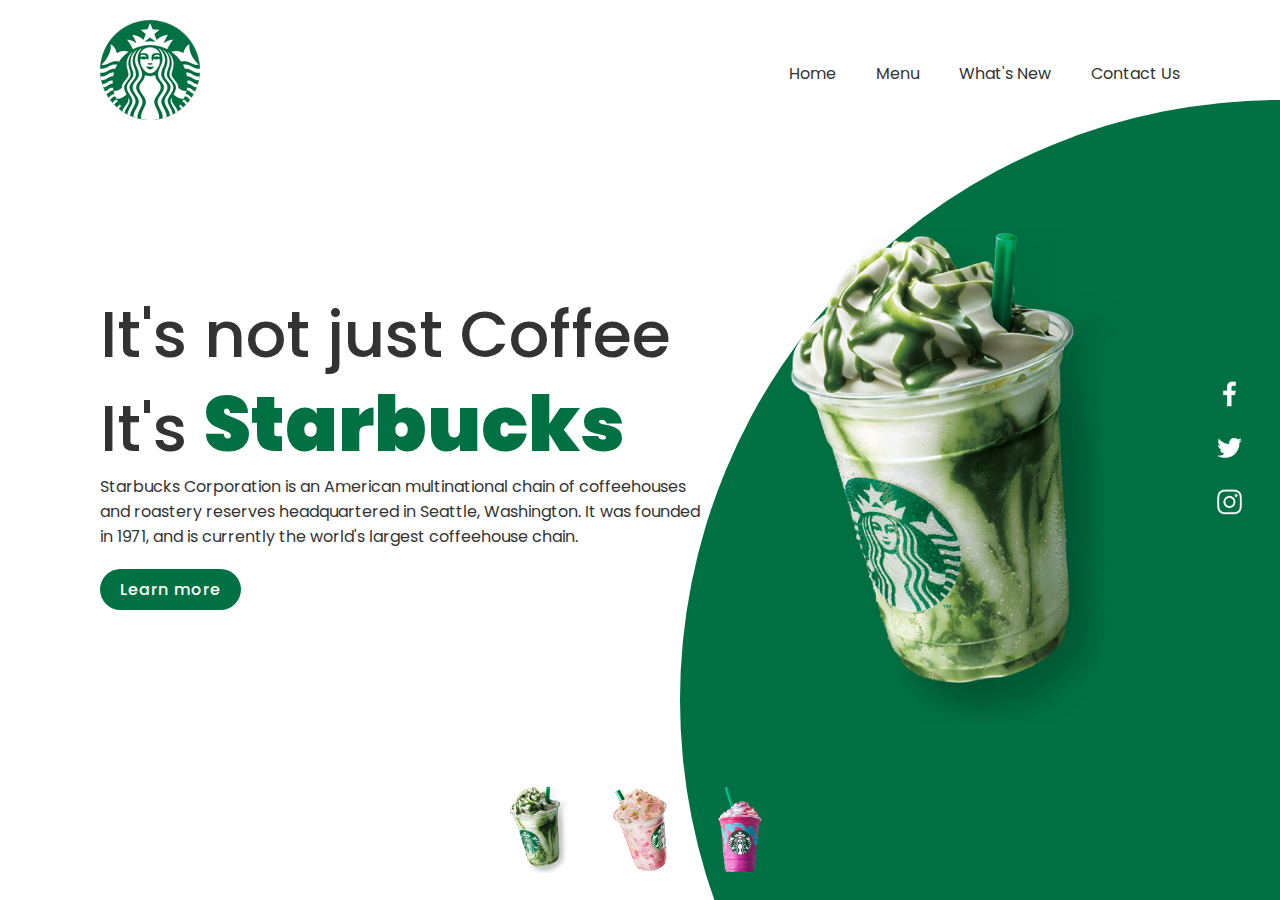
==== index.html @ 46d2c6b9 "Add files via upload" ====
<!DOCTYPE html>
<html lang="en">
<head>
    <meta charset="UTF-8">
    <meta name="viewport" content="width=device-width, initial-scale=1.0">
    <title>Starbucks Landing Page</title>
    <link rel="stylesheet" href="style.css">
</head>
<body>
    <section>
        <div class="circle"></div>
        <header>
            <a href="#"><img src="logo.png"  class="logo"></a>
            <ul class="animation">
                <li><a href="index.html">Home</a></li>
                <li><a href="menu.html">Menu</a></li>
                <li><a href="whatsnew.html">What's New</a></li>
                <li><a href="contact.html">Contact Us</a></li>
            </ul>
           
        </header>
        <div class="content">
            <div class="textBox">
                <h2>It's not just Coffee<br>It's <span>Starbucks</span></h2>
                <p>Starbucks Corporation is an American multinational chain of coffeehouses and roastery reserves headquartered in Seattle, Washington. 
                    It was founded in 1971, and is currently the world's largest coffeehouse chain. </p>
                    <a href="https://www.starbucks.in/" target="_blank">Learn more</a>
            </div>
            <div class="imgBox">
                <img src="img1.png" class="Starbucks">
            </div>
        </div>
        <ul class="thumb">
            <li><img src="thumb1.png" onclick="imgSlider('img1.png'); changeCircleColor('#017143')"></li>
            <li><img src="thumb2.png" onclick="imgSlider('img2.png'); changeCircleColor('#eb7495')"></li>
            <li><img src="thumb3.png" onclick="imgSlider('img3.png'); changeCircleColor('#d752b1')"></li>
        </ul>
        <ul class="sci">
            <li><a href="https://www.facebook.com/Starbucks/" target="_blank""><img src="facebook.png"></a></li>
            <li><a href="https://twitter.com/starbucks?lang=en/" target="_blank"><img src="twitter.png"></a></li>
            <li><a href="https://www.instagram.com/starbucks/" target="_blank"><img src="instagram.png"></a></li>
        </ul>
    </section>

    <script type="text/javascript">
        function imgSlider(anything){
            document.querySelector('.Starbucks').src = anything;
        }

        function changeCircleColor(color){
            const circle= document.querySelector('.circle');    
            circle.style.background = color;
        }

    </script>
</body>
</html>
---- style.css ----
@import url('https://fonts.googleapis.com/css2?family=Poppins:ital,wght@0,100;0,200;0,300;0,400;0,500;0,600;0,700;0,800;0,900;1,100;1,200;1,300;1,400;1,500;1,600;1,700;1,800;1,900&display=swap');

*
{
    margin: 0;
    padding: 0;
    box-sizing: border-box;
    font-family: 'Poppins', sans-serif;
}

section{
    position: relative;
    width: 100%;
    min-height: 100vh;
    padding: 100px;
    display: flex;
    justify-content: space-between;
    align-items: center;
    background: #fff
}

header{
    position: absolute;
    top: 0;
    left: 0;
    width: 100%;
    padding: 20px 100px;
    display: flex;
    justify-content: space-between;
    align-items: center;
}

header .logo{
position: relative;
max-width: 100px;
}

header ul{
    position: relative;
    display: flex;
}

header ul li{
list-style: none;
}

header ul li a{
    display: inline-block;
    color: #333;
    font-weight: 400;
    margin-left: 40px;
    text-decoration:none ;
}

.content{
    position: relative;
    width: 100%;
    display: flex;
    justify-content: space-between;
    align-items: center;
}

.content .textBox{
    position: relative;
    max-width: 600px;
}

.content .textBox h2{
    color: #333;
    font-size: 4em;
    line-height: 1.4em;
    font-weight: 500;
}

.content .textBox h2 span{
    color: #017143;
    font-size: 1.2em;
    font-weight: 900;
}

.content .textBox p{
    color: #333;
}

.content .textBox a{
    display: inline-block;
    margin-top: 20px;
    padding: 8px 20px;
    background: #017143;
    color : #fff;
    border-radius: 40px;
    font-weight: 500;
    letter-spacing: 1px;
    text-decoration: none;
}

.content .imgBox{
    width: 600px;
    display: flex;
    justify-content: flex-end;
    padding-right: 50px;
    margin-top: 50px;
}

.content .imgBox img{
    max-width: 340px;
}

.thumb{
    position: absolute;
    left: 50%;
    bottom: 20px;
    transform: translateX(-50%);
    display: flex;
}

.thumb li{
    list-style: none;
    display: inline-block;
    margin: 0 20px;
    cursor: pointer;
    transition: 0.5s;
}
.thumb li:hover{
    transform: translateY(-15px);
}

.thumb li img{
    max-width: 60px;
}

.sci{
    position: absolute;
    top: 50%;
    right: 30px;
    transform: translateY(-50%);
    display: flex;
    justify-content: center;
    align-items: center;
    flex-direction: column;
}

.sci li{
    list-style: none;
}

.sci li a{
    display: inline-block;
    margin: 5px 0;
    transform: scale(0.6);
    filter: invert(1);
}

.circle{
    position: absolute;
    top: 0;
    left: 0;
    width: 100%;
    height: 100%;
    background: #017143;
    clip-path: circle(600px at right 700px);
}

.animation a {
    transition: color 0.3s ease;
}
.animation a:hover{
    color: #017143;
    text-decoration:underline;
}
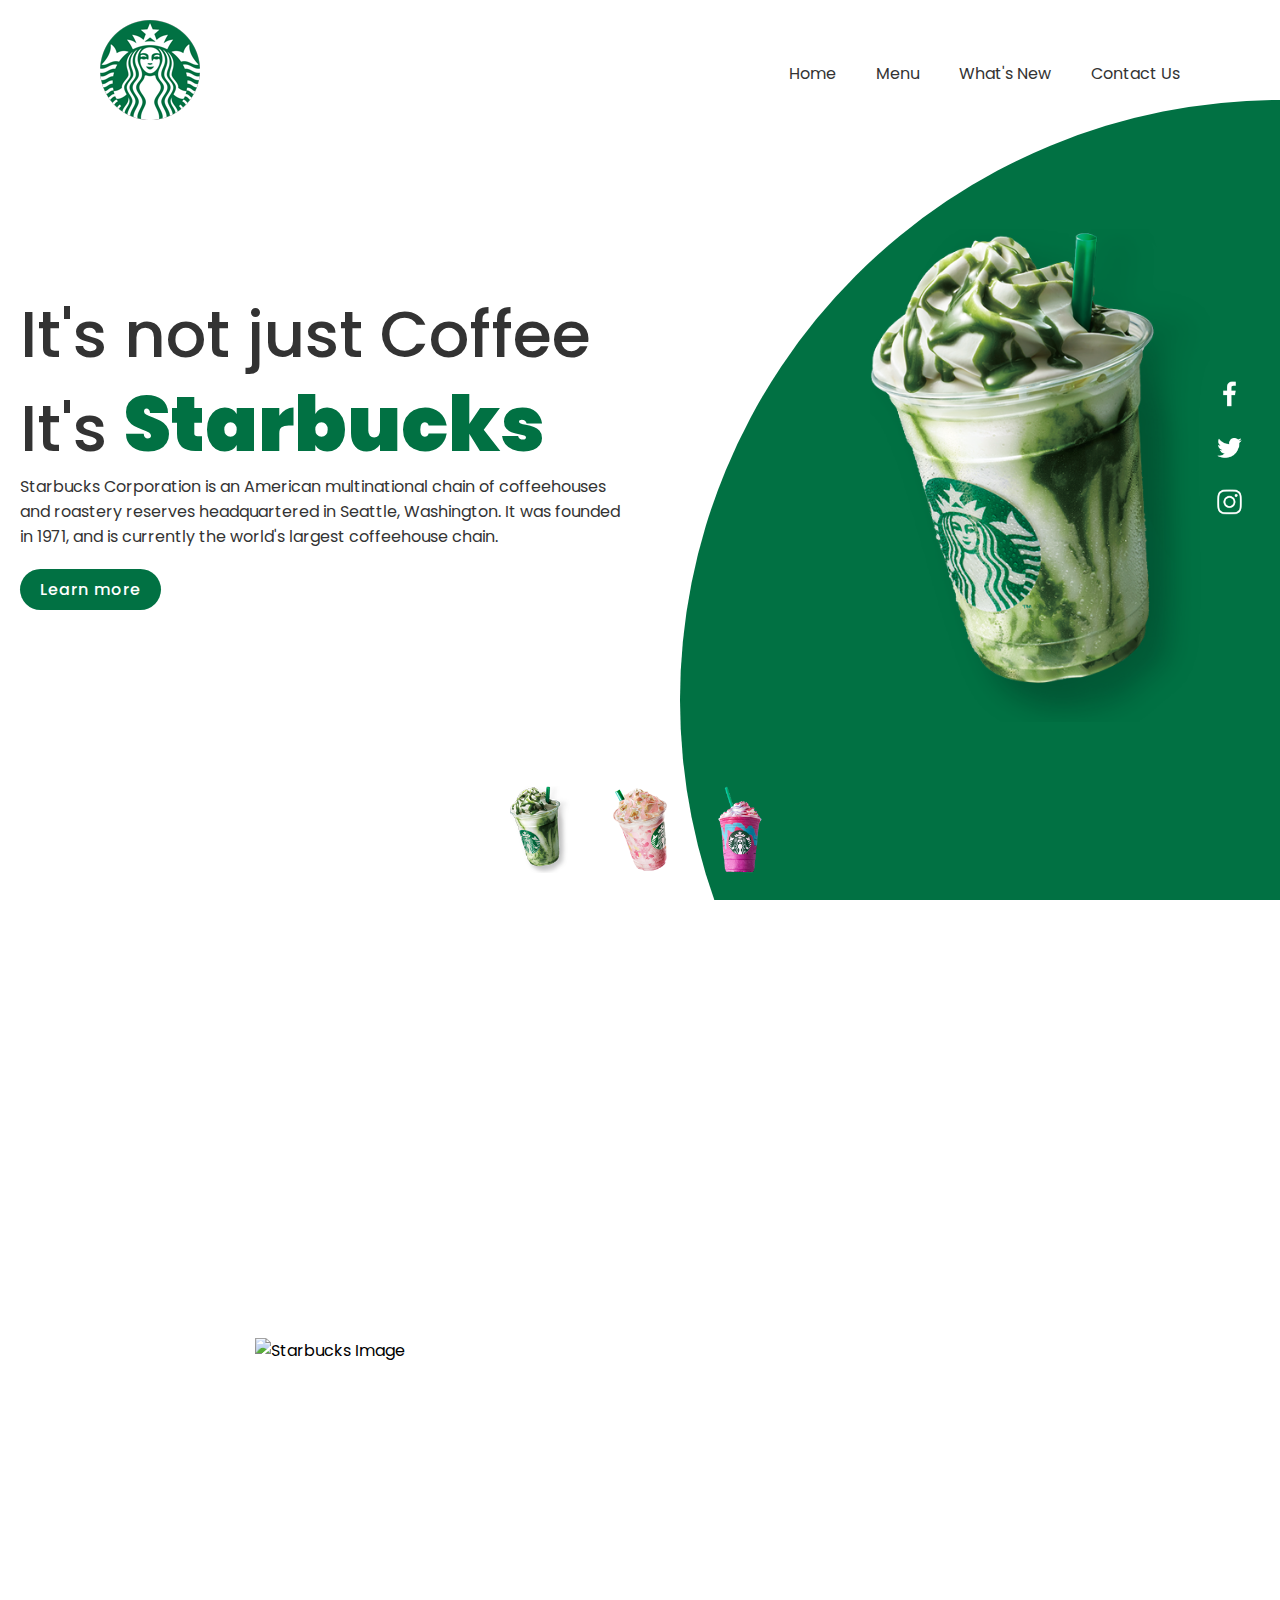
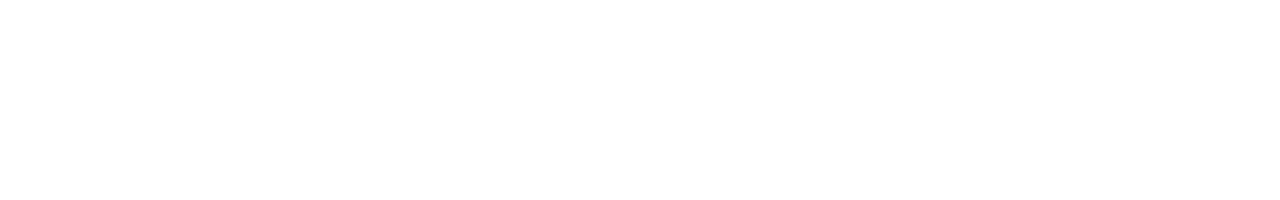
==== commit 70fb8cda: "Home Section Commit" ====
--- a/index.html
+++ b/index.html
@@ -5,6 +5,7 @@
     <meta name="viewport" content="width=device-width, initial-scale=1.0">
     <title>Starbucks Landing Page</title>
     <link rel="stylesheet" href="style.css">
+    <link rel="stylesheet" href="https://fonts.googleapis.com/css2?family=Sedan+SC&display=swap">
 </head>
 <body>
     <section>
@@ -12,16 +13,15 @@
         <header>
             <a href="#"><img src="logo.png"  class="logo"></a>
             <ul class="animation">
-                <li><a href="index.html">Home</a></li>
+                <li><a href="#home" id="home-link">Home</a></li>
                 <li><a href="menu.html">Menu</a></li>
                 <li><a href="whatsnew.html">What's New</a></li>
                 <li><a href="contact.html">Contact Us</a></li>
             </ul>
-           
         </header>
         <div class="content">
             <div class="textBox">
-                <h2>It's not just Coffee<br>It's <span>Starbucks</span></h2>
+                <h2>It's not just Coffee<br>It's <span class="star">Starbucks</span></h2>
                 <p>Starbucks Corporation is an American multinational chain of coffeehouses and roastery reserves headquartered in Seattle, Washington. 
                     It was founded in 1971, and is currently the world's largest coffeehouse chain. </p>
                     <a href="https://www.starbucks.in/" target="_blank">Learn more</a>
@@ -31,27 +31,31 @@
             </div>
         </div>
         <ul class="thumb">
-            <li><img src="thumb1.png" onclick="imgSlider('img1.png'); changeCircleColor('#017143')"></li>
-            <li><img src="thumb2.png" onclick="imgSlider('img2.png'); changeCircleColor('#eb7495')"></li>
-            <li><img src="thumb3.png" onclick="imgSlider('img3.png'); changeCircleColor('#d752b1')"></li>
+            <li><img src="thumb1.png" onclick="imgSlider('img1.png', '#017143')"></li>
+            <li><img src="thumb2.png" onclick="imgSlider('img2.png', '#eb7495')"></li>
+            <li><img src="thumb3.png" onclick="imgSlider('img3.png', '#d752b1')"></li>
         </ul>
         <ul class="sci">
-            <li><a href="https://www.facebook.com/Starbucks/" target="_blank""><img src="facebook.png"></a></li>
+            <li><a href="https://www.facebook.com/Starbucks/" target="_blank"><img src="facebook.png"></a></li>
             <li><a href="https://twitter.com/starbucks?lang=en/" target="_blank"><img src="twitter.png"></a></li>
             <li><a href="https://www.instagram.com/starbucks/" target="_blank"><img src="instagram.png"></a></li>
         </ul>
     </section>
+    <section id="home">
+        <img src="https://digitalcollections.lib.washington.edu/digital/api/singleitem/image/imlsmohai/9497/default.jpg" class="img-fluid" alt="Starbucks Image">
+        <div class="text">
+            <h2 class="hidden">Starbucks</h2>
+            <br>
+            <p class="hidden">Friends since their University of San Francisco days, Gerald Baldwin, a former English teacher, Gordon Bowker, a writer, 
+            and Zev Siegl, a history teacher, were three 20-somethings who were passionate about the arts, fine food, good wine and, 
+            of course, great coffee. They started Starbucks because they wanted Seattle to have access to the delicious dark-roasted
+            coffee that they loved – but had to go out of town to find.</p>
 
-    <script type="text/javascript">
-        function imgSlider(anything){
-            document.querySelector('.Starbucks').src = anything;
-        }
+        </div>
+    
+    
+    </section>
 
-        function changeCircleColor(color){
-            const circle= document.querySelector('.circle');    
-            circle.style.background = color;
-        }
-
-    </script>
+    <script src="script.js"></script>
 </body>
-</html>+</html>
--- a/style.css
+++ b/style.css
@@ -1,4 +1,5 @@
 @import url('https://fonts.googleapis.com/css2?family=Poppins:ital,wght@0,100;0,200;0,300;0,400;0,500;0,600;0,700;0,800;0,900;1,100;1,200;1,300;1,400;1,500;1,600;1,700;1,800;1,900&display=swap');
+@import url('https://fonts.googleapis.com/css2?family=Sedan+SC&display=swap');
 
 *
 {
@@ -168,3 +169,75 @@
     color: #017143;
     text-decoration:underline;
 }
+
+section {
+    display: flex;
+    align-items: center;
+    justify-content: center;
+    height: 100vh;
+    width: 100%;
+    padding: 20px;
+    box-sizing: border-box;
+    text-align: left;
+}
+.img-fluid {
+    max-width: 100%;
+    height: auto;
+    margin-right: 20px;
+}
+
+.text {
+    max-width: 600px;
+}
+
+.text h2 {
+    font-family: "Sedan SC", serif;
+    font-weight: 800;
+    font-style: normal;
+    margin: 0 0 10px 0;
+    margin-left: 40%;
+    font-size: 2rem;
+}
+
+.text p {
+    font-family: "Sedan SC", serif;
+    font-weight: 400;
+    font-style: normal;
+    font-size: 1.3rem;
+    margin: 0;
+    
+}.hidden {
+    opacity: 0;
+}
+
+.text h2 {
+    font-weight: 1000;
+    font-style: normal;
+    margin: 0 0 10px 0;
+    transform: translateY(100px);
+    opacity: 0;
+    margin-left: 40%;
+    color: #017143;
+    transition: transform 1.5s ease, opacity 1.5s ease;
+}
+
+.text p {
+    font-weight: 400;
+    font-style: normal;
+    margin: 0;
+    transform: translateY(-100px);
+    opacity: 0;
+    transition: transform 1.5s ease, opacity 1.5s ease;
+}
+
+.text h2.visible {
+    opacity: 1;
+    transform: translateY(0);
+}
+
+.text p.visible {
+    opacity: 1;
+    transform: translateY(0);
+}
+
+
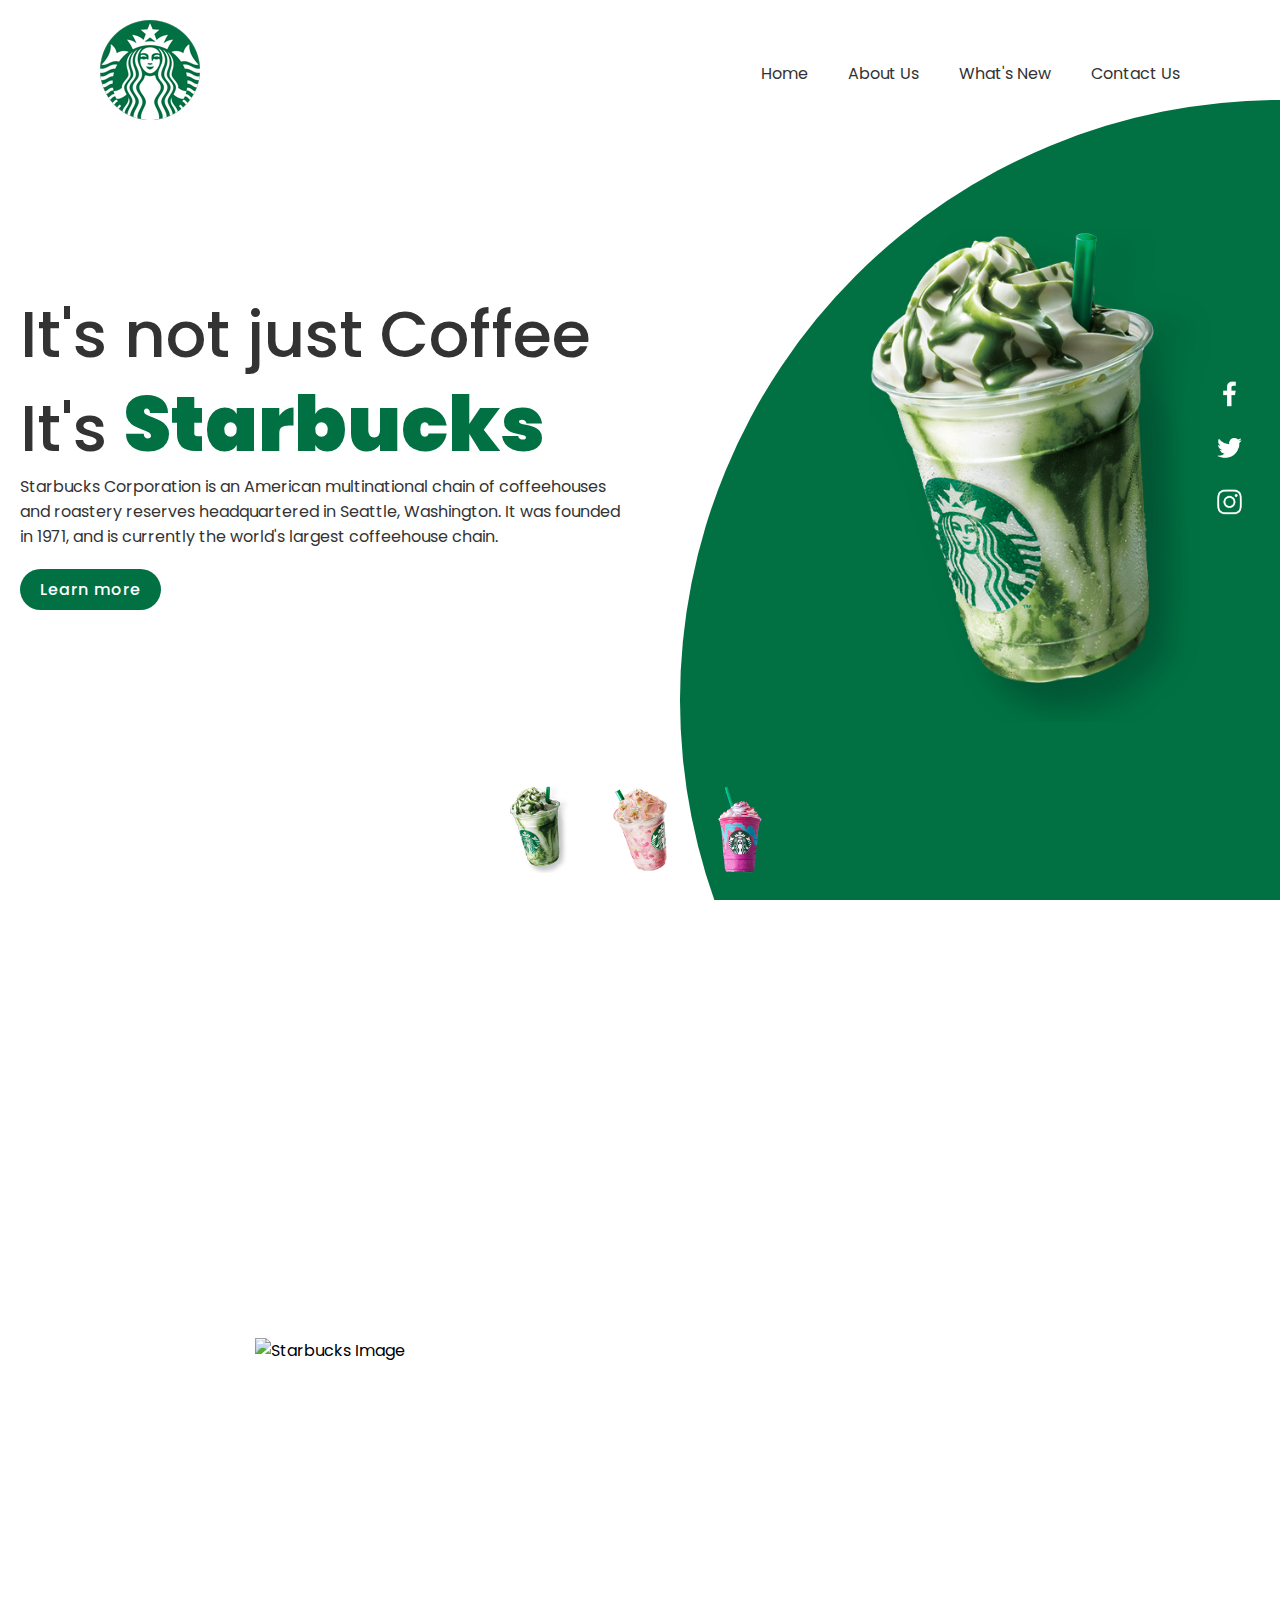
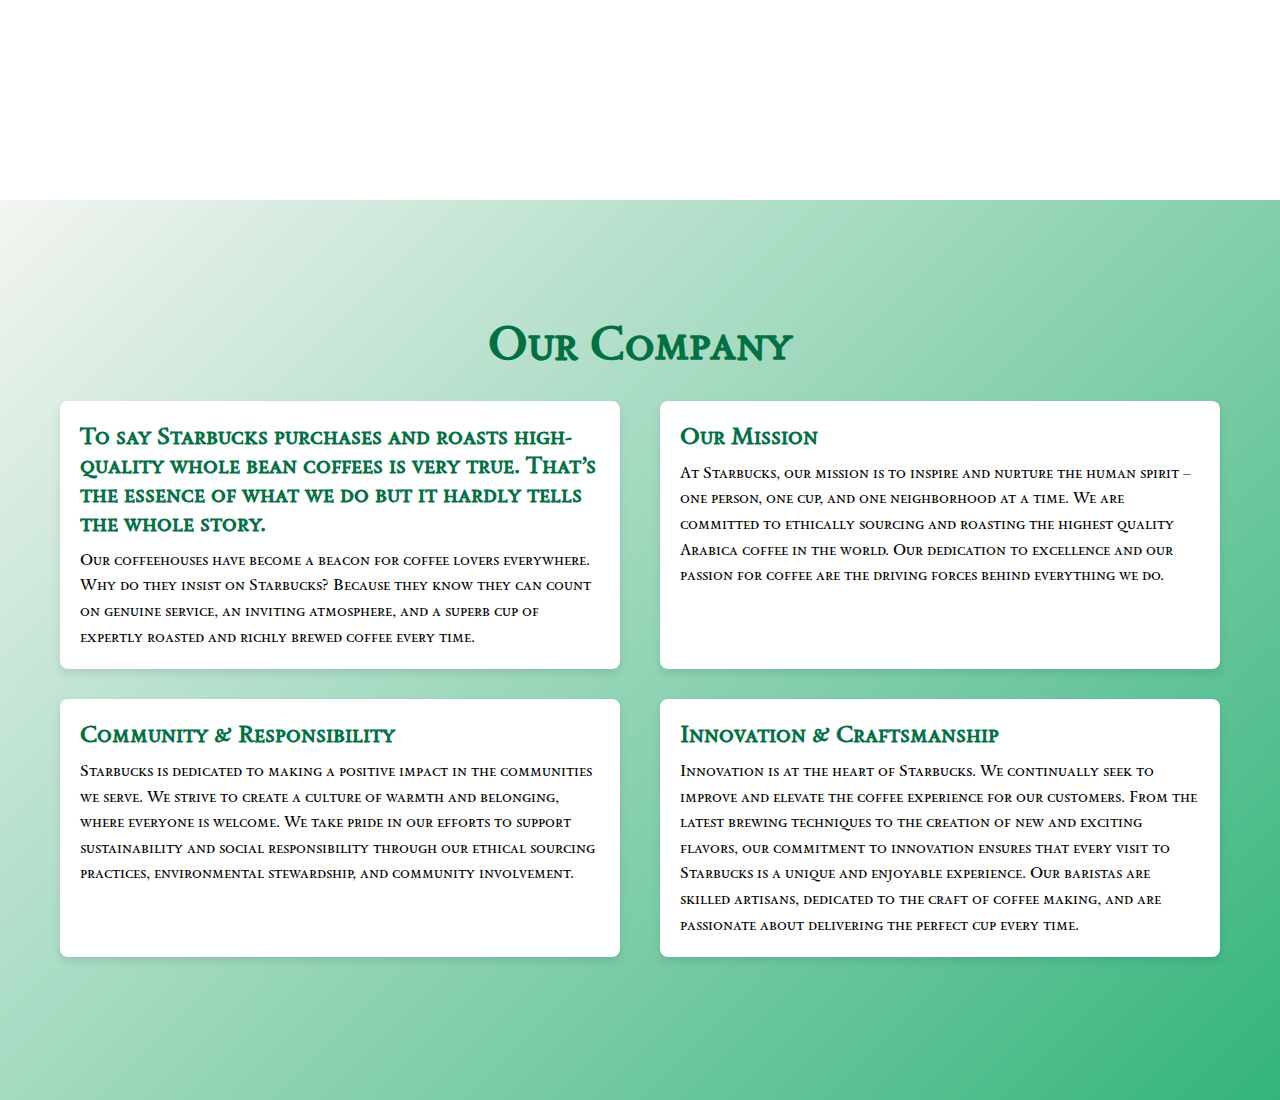
==== commit 6fd65b9d: "About Us Section" ====
--- a/index.html
+++ b/index.html
@@ -14,7 +14,7 @@
             <a href="#"><img src="logo.png"  class="logo"></a>
             <ul class="animation">
                 <li><a href="#home" id="home-link">Home</a></li>
-                <li><a href="menu.html">Menu</a></li>
+                <li><a href="#about" id="about-link">About Us</a></li>
                 <li><a href="whatsnew.html">What's New</a></li>
                 <li><a href="contact.html">Contact Us</a></li>
             </ul>
@@ -49,13 +49,38 @@
             <p class="hidden">Friends since their University of San Francisco days, Gerald Baldwin, a former English teacher, Gordon Bowker, a writer, 
             and Zev Siegl, a history teacher, were three 20-somethings who were passionate about the arts, fine food, good wine and, 
             of course, great coffee. They started Starbucks because they wanted Seattle to have access to the delicious dark-roasted
-            coffee that they loved – but had to go out of town to find.</p>
-
+            coffee that they loved but had to go out of town to find.</p>
         </div>
+    </section>
+    <section id="about">
+        <div class="text-about">
+            <h2 class="our">Our Company</h2>
+            <div class="card-container">
+                <div class="card">
+                    <h5>To say Starbucks purchases and roasts high-quality whole bean coffees is very true. 
+                    That’s the essence of what we do but it hardly tells the whole story.</h5>
+                    <p>Our coffeehouses have become a beacon for coffee lovers everywhere.
+                    Why do they insist on Starbucks? Because they know they can count on genuine service,
+                    an inviting atmosphere, and a superb cup of expertly roasted and richly brewed coffee every time.</p>
+                </div>
+                <div class="card">
+                    <h5>Our Mission</h5>
+                    <p>At Starbucks, our mission is to inspire and nurture the human spirit – one person, one cup, and one neighborhood at a time. We are committed to ethically sourcing and roasting the highest quality Arabica coffee in the world. Our dedication to excellence and our passion for coffee are the driving forces behind everything we do.</p>
+                </div>
+                <div class="card">
+                    <h5>Community & Responsibility</h5>
+                    <p>Starbucks is dedicated to making a positive impact in the communities we serve. We strive to create a culture of warmth and belonging, where everyone is welcome. We take pride in our efforts to support sustainability and social responsibility through our ethical sourcing practices, environmental stewardship, and community involvement.</p>
+                </div>
+                <div class="card">
+                    <h5>Innovation & Craftsmanship</h5>
+                    <p>Innovation is at the heart of Starbucks. We continually seek to improve and elevate the coffee experience for our customers. From the latest brewing techniques to the creation of new and exciting flavors, our commitment to innovation ensures that every visit to Starbucks is a unique and enjoyable experience. Our baristas are skilled artisans, dedicated to the craft of coffee making, and are passionate about delivering the perfect cup every time.</p>
+                </div>
+            </div>
+        </div>
+    </section>
     
     
-    </section>
-
+    
     <script src="script.js"></script>
 </body>
 </html>
--- a/style.css
+++ b/style.css
@@ -240,4 +240,62 @@
     transform: translateY(0);
 }
 
-
+#about {
+    background: linear-gradient(135deg, #f3f5f1 0%, #34b47c 100%); /* Gradient background */
+    padding: 50px 20px; /* Padding around the section */
+}
+
+.text-about {
+    max-width: 1200px; /* Increased width for side-by-side layout */
+    margin: 0 auto; /* Center the text-about div */
+    text-align: center; /* Center-align text */
+}
+
+.text-about h2 {
+    font-size: 3em; /* Larger font size for main heading */
+    margin-bottom: 30px; /* Space below the heading */
+    font-family: "Sedan SC", serif;
+    color: #017143;
+}
+
+.card-container {
+    display: flex; /* Flexbox layout */
+    flex-wrap: wrap; /* Wrap to next line if necessary */
+    justify-content: space-between; /* Space between cards */
+}
+
+.card {
+    background-color: #fff; /* White background for contrast */
+    padding: 20px; /* Padding inside the card */
+    box-shadow: 0 4px 8px rgba(0, 0, 0, 0.1); /* Subtle shadow for depth */
+    border-radius: 8px; /* Rounded corners */
+    margin-bottom: 30px; /* Space below cards */
+    margin-right: 20px; /* Space to the right of each card */
+    margin-left: 20px; /* Space to the left of each card */
+    flex: 1 1 calc(50% - 40px); /* Responsive width, two cards per row with space */
+    box-sizing: border-box; /* Include padding in width */
+    text-align: left; /* Align text to the left */
+}
+
+.card h5 {
+    font-size: 1.5em; /* Medium font size for subheadings */
+    margin-top: 0; /* Remove top margin */
+    margin-bottom: 10px; /* Space below subheadings */
+    font-family: "Sedan SC", serif;
+    color: #017143;
+}
+
+.card p {
+    font-size: 1em; /* Standard font size for paragraphs */
+    line-height: 1.6; /* Line height for better readability */
+    margin: 0; /* Remove default margins */
+    font-family: "Sedan SC", serif;
+}
+
+@media (max-width: 768px) {
+    .card {
+        flex: 1 1 100%; /* Full width on smaller screens */
+        margin-right: 0; /* Remove right margin on smaller screens */
+        margin-left: 0; /* Remove left margin on smaller screens */
+    }
+}
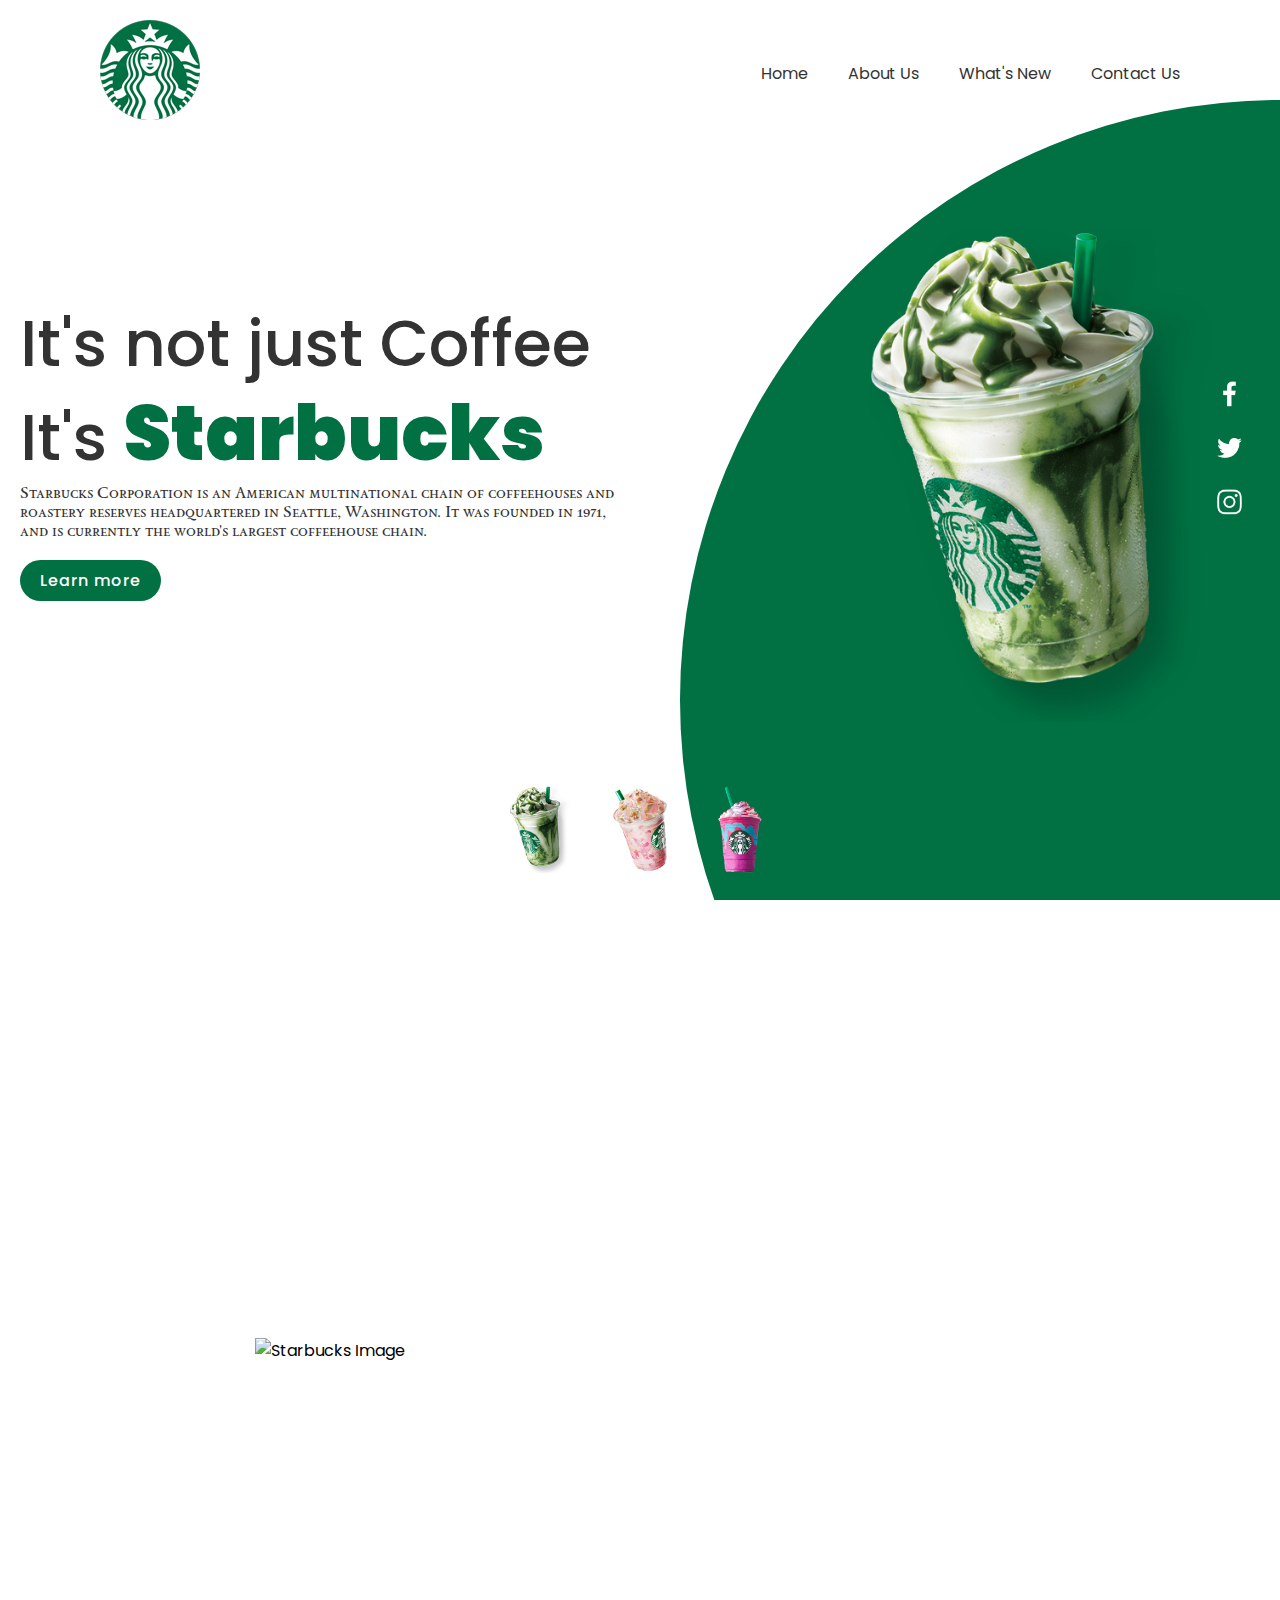
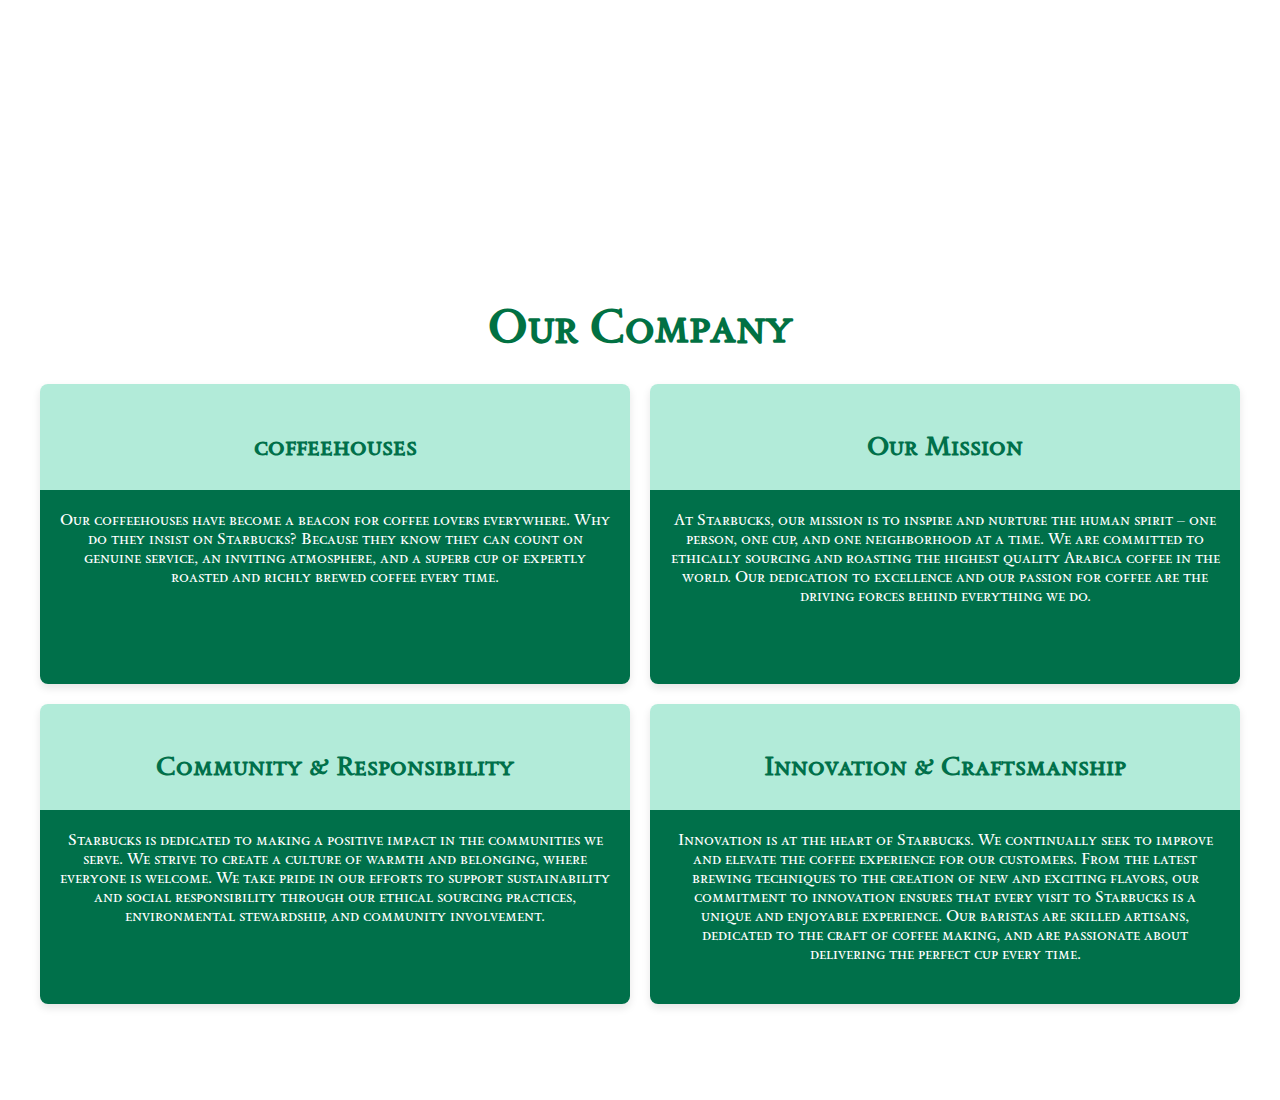
==== commit 84f78fe8: "Cards" ====
--- a/index.html
+++ b/index.html
@@ -57,23 +57,46 @@
             <h2 class="our">Our Company</h2>
             <div class="card-container">
                 <div class="card">
-                    <h5>To say Starbucks purchases and roasts high-quality whole bean coffees is very true. 
-                    That’s the essence of what we do but it hardly tells the whole story.</h5>
-                    <p>Our coffeehouses have become a beacon for coffee lovers everywhere.
-                    Why do they insist on Starbucks? Because they know they can count on genuine service,
-                    an inviting atmosphere, and a superb cup of expertly roasted and richly brewed coffee every time.</p>
+                    <div class="card-content">
+                        <div class="top-section">
+                            <h5>coffeehouses</h5>
+                        </div>
+                        <div class="bottom-section">
+                            <p>Our coffeehouses have become a beacon for coffee lovers everywhere.
+                            Why do they insist on Starbucks? Because they know they can count on genuine service,
+                            an inviting atmosphere, and a superb cup of expertly roasted and richly brewed coffee every time.</p>
+                        </div>
+                    </div>
                 </div>
                 <div class="card">
-                    <h5>Our Mission</h5>
-                    <p>At Starbucks, our mission is to inspire and nurture the human spirit – one person, one cup, and one neighborhood at a time. We are committed to ethically sourcing and roasting the highest quality Arabica coffee in the world. Our dedication to excellence and our passion for coffee are the driving forces behind everything we do.</p>
+                    <div class="card-content">
+                        <div class="top-section">
+                            <h5>Our Mission</h5>
+                        </div>
+                        <div class="bottom-section">
+                            <p>At Starbucks, our mission is to inspire and nurture the human spirit – one person, one cup, and one neighborhood at a time. We are committed to ethically sourcing and roasting the highest quality Arabica coffee in the world. Our dedication to excellence and our passion for coffee are the driving forces behind everything we do.</p>
+                        </div>
+                    </div>
                 </div>
                 <div class="card">
-                    <h5>Community & Responsibility</h5>
-                    <p>Starbucks is dedicated to making a positive impact in the communities we serve. We strive to create a culture of warmth and belonging, where everyone is welcome. We take pride in our efforts to support sustainability and social responsibility through our ethical sourcing practices, environmental stewardship, and community involvement.</p>
+                    <div class="card-content">
+                        <div class="top-section">
+                            <h5>Community & Responsibility</h5>
+                        </div>
+                        <div class="bottom-section">
+                            <p>Starbucks is dedicated to making a positive impact in the communities we serve. We strive to create a culture of warmth and belonging, where everyone is welcome. We take pride in our efforts to support sustainability and social responsibility through our ethical sourcing practices, environmental stewardship, and community involvement.</p>
+                        </div>
+                    </div>
                 </div>
                 <div class="card">
-                    <h5>Innovation & Craftsmanship</h5>
-                    <p>Innovation is at the heart of Starbucks. We continually seek to improve and elevate the coffee experience for our customers. From the latest brewing techniques to the creation of new and exciting flavors, our commitment to innovation ensures that every visit to Starbucks is a unique and enjoyable experience. Our baristas are skilled artisans, dedicated to the craft of coffee making, and are passionate about delivering the perfect cup every time.</p>
+                    <div class="card-content">
+                        <div class="top-section">
+                            <h5>Innovation & Craftsmanship</h5>
+                        </div>
+                        <div class="bottom-section">
+                            <p>Innovation is at the heart of Starbucks. We continually seek to improve and elevate the coffee experience for our customers. From the latest brewing techniques to the creation of new and exciting flavors, our commitment to innovation ensures that every visit to Starbucks is a unique and enjoyable experience. Our baristas are skilled artisans, dedicated to the craft of coffee making, and are passionate about delivering the perfect cup every time.</p>
+                        </div>
+                    </div>
                 </div>
             </div>
         </div>
--- a/style.css
+++ b/style.css
@@ -240,10 +240,7 @@
     transform: translateY(0);
 }
 
-#about {
-    background: linear-gradient(135deg, #f3f5f1 0%, #34b47c 100%); /* Gradient background */
-    padding: 50px 20px; /* Padding around the section */
-}
+
 
 .text-about {
     max-width: 1200px; /* Increased width for side-by-side layout */
@@ -259,43 +256,52 @@
 }
 
 .card-container {
-    display: flex; /* Flexbox layout */
-    flex-wrap: wrap; /* Wrap to next line if necessary */
-    justify-content: space-between; /* Space between cards */
+    display: flex;
+    flex-wrap: wrap;
+    gap: 20px;
+    justify-content: center;
+    width: 100%;
 }
 
 .card {
-    background-color: #fff; /* White background for contrast */
-    padding: 20px; /* Padding inside the card */
-    box-shadow: 0 4px 8px rgba(0, 0, 0, 0.1); /* Subtle shadow for depth */
-    border-radius: 8px; /* Rounded corners */
-    margin-bottom: 30px; /* Space below cards */
-    margin-right: 20px; /* Space to the right of each card */
-    margin-left: 20px; /* Space to the left of each card */
-    flex: 1 1 calc(50% - 40px); /* Responsive width, two cards per row with space */
-    box-sizing: border-box; /* Include padding in width */
-    text-align: left; /* Align text to the left */
-}
-
-.card h5 {
-    font-size: 1.5em; /* Medium font size for subheadings */
-    margin-top: 0; /* Remove top margin */
-    margin-bottom: 10px; /* Space below subheadings */
-    font-family: "Sedan SC", serif;
-    color: #017143;
-}
-
-.card p {
-    font-size: 1em; /* Standard font size for paragraphs */
-    line-height: 1.6; /* Line height for better readability */
-    margin: 0; /* Remove default margins */
-    font-family: "Sedan SC", serif;
-}
-
-@media (max-width: 768px) {
-    .card {
-        flex: 1 1 100%; /* Full width on smaller screens */
-        margin-right: 0; /* Remove right margin on smaller screens */
-        margin-left: 0; /* Remove left margin on smaller screens */
-    }
-}
+    background-color: #fff;
+    box-shadow: 0 4px 8px rgba(0, 0, 0, 0.1);
+    border-radius: 8px;
+    overflow: hidden;
+    flex: 1 1 calc(50% - 20px); /* Responsive cards, two per row with space between */
+    display: flex;
+    flex-direction: column;
+    height: 300px; /* Adjust height as needed */
+    
+}
+
+.card-content {
+    display: flex;
+    flex-direction: column;
+    height: 100%;
+}
+
+.top-section {
+    flex: 3;
+    background-color: #b2ebd9;
+    padding: 20px;
+}
+
+.bottom-section {
+    flex: 7;
+    background-color: #00704a; /* Starbucks green */
+    color: #fff;
+    padding: 20px;
+}
+
+h5 {
+    color: #00704a;
+    font-size: 1.7rem;
+    margin-top: 25px;
+    font-family: "Sedan SC", serif;
+}
+
+p {
+    margin-bottom: 0;
+    font-family: "Sedan SC", serif;
+}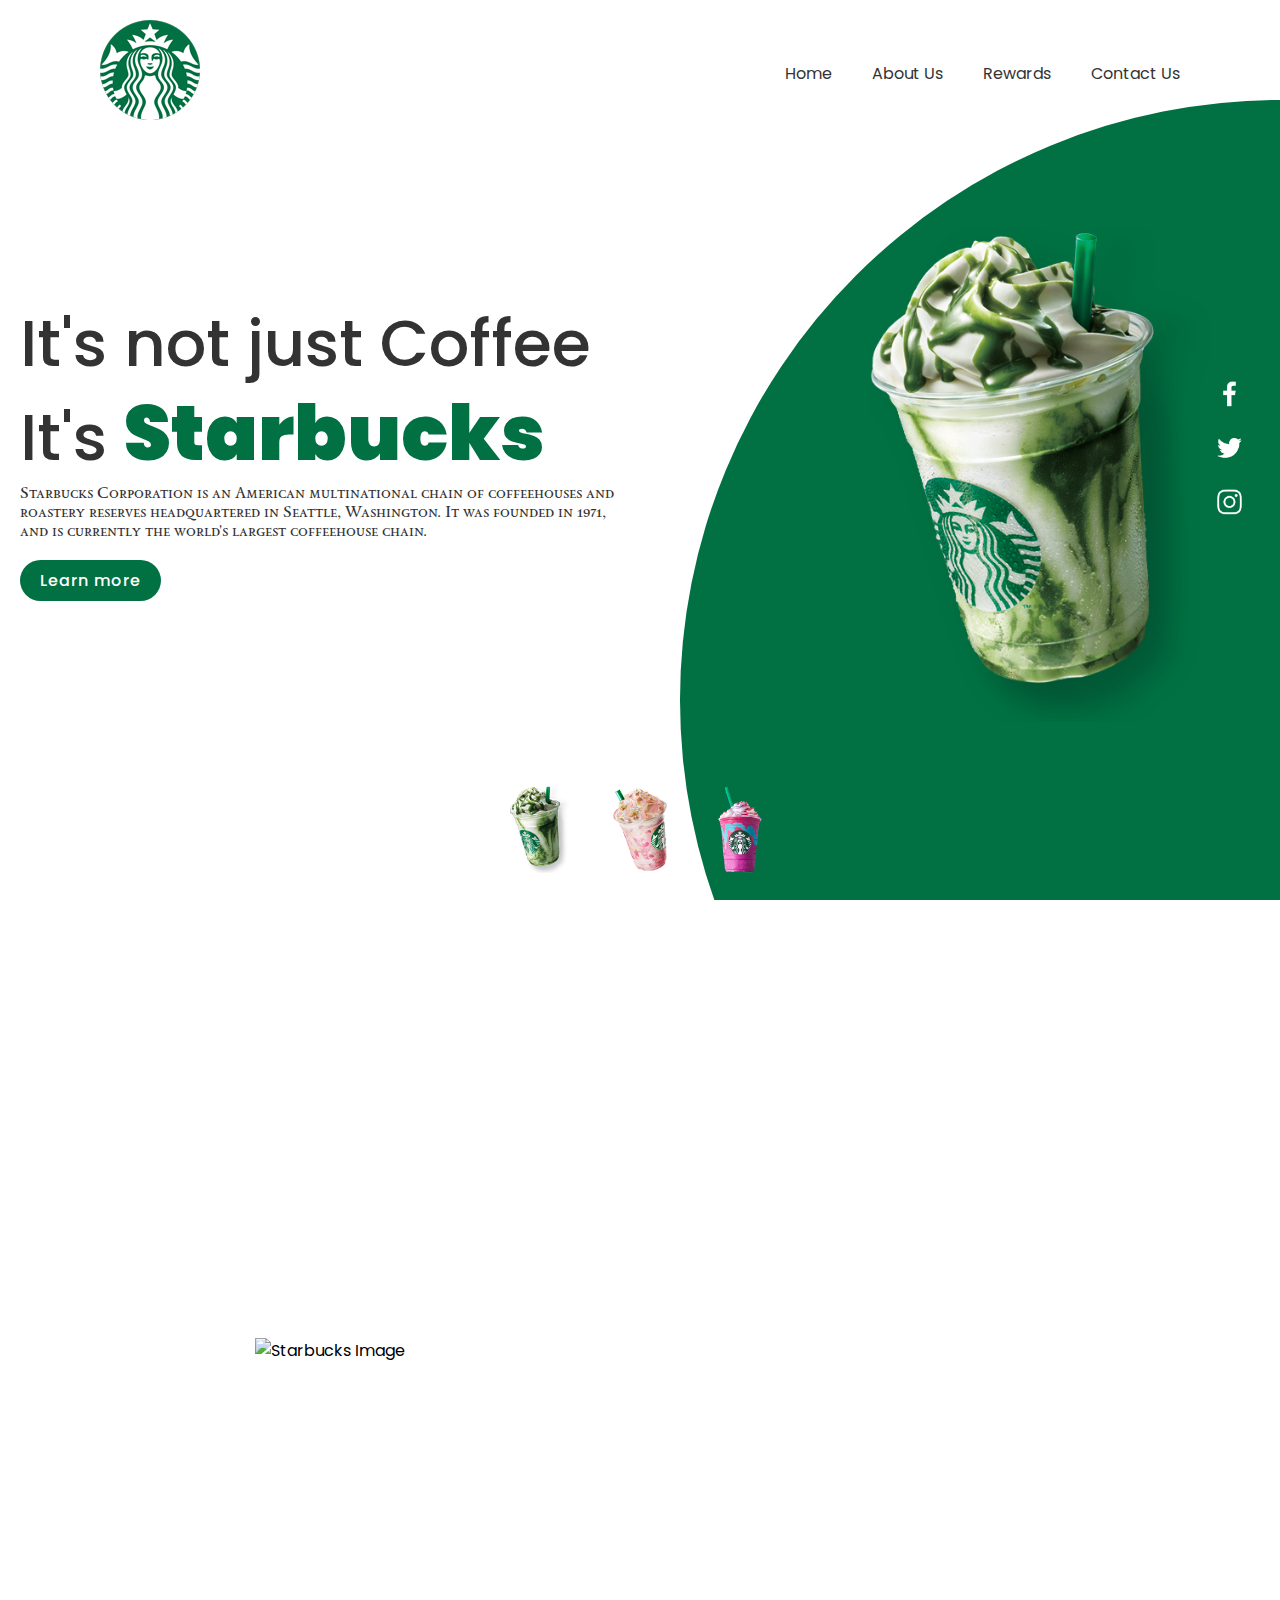
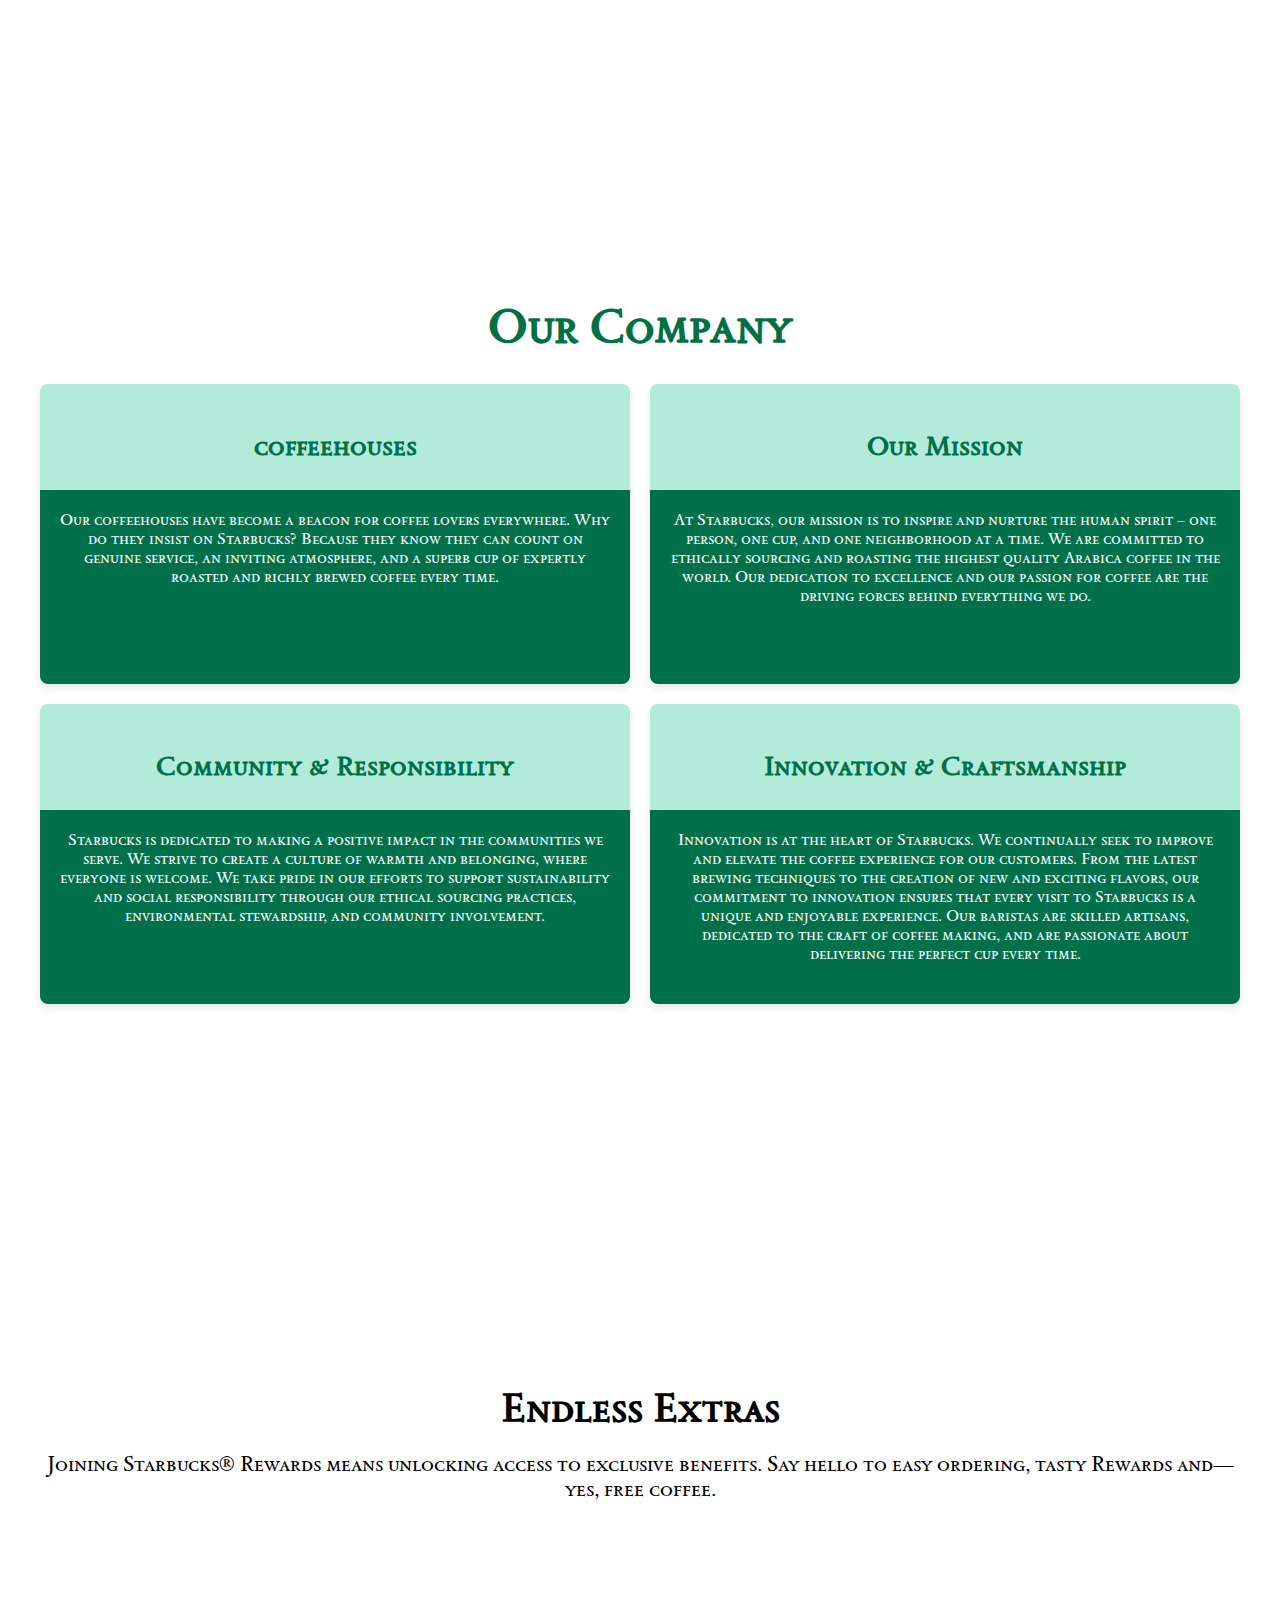
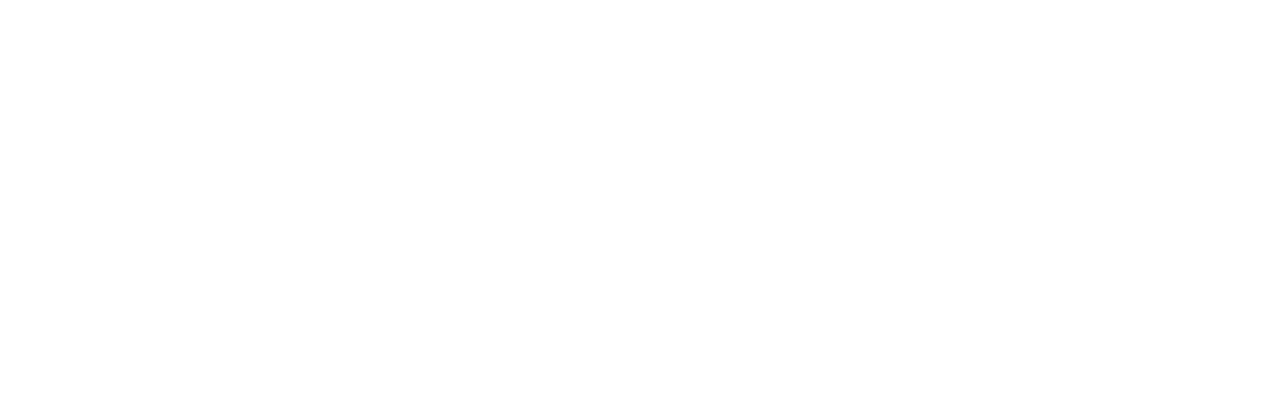
==== commit be924099: "Reward Section" ====
--- a/index.html
+++ b/index.html
@@ -15,7 +15,7 @@
             <ul class="animation">
                 <li><a href="#home" id="home-link">Home</a></li>
                 <li><a href="#about" id="about-link">About Us</a></li>
-                <li><a href="whatsnew.html">What's New</a></li>
+                <li><a href="#rewards" id="reward-link">Rewards</a></li>
                 <li><a href="contact.html">Contact Us</a></li>
             </ul>
         </header>
@@ -101,6 +101,29 @@
             </div>
         </div>
     </section>
+    <section id="reward">
+        <div class="container">
+            <h2><center>Endless Extras</center></h2>
+            <p>Joining Starbucks® Rewards means unlocking access to exclusive benefits. Say hello to easy ordering, tasty Rewards and—yes, free coffee.</p>
+            <div class="benefits">
+                <div class="benefit">
+                    <img src="https://www.starbucks.com/weblx/images/rewards/benefits/1-fun-freebies.jpg" alt="Fun freebies">
+                    <h3>Fun freebies</h3>
+                    <p>Not only can you earn free coffee, look forward to a birthday treat plus coffee and tea refills.</p>
+                </div>
+                <div class="benefit">
+                    <img src="https://www.starbucks.com/weblx/images/rewards/benefits/2-order-and-pay-ahead.jpg" alt="Order & pay ahead">
+                    <h3>Order & pay ahead</h3>
+                    <p>Enjoy the convenience of in-store, curbside or drive-thru pickup at select stores.</p>
+                </div>
+                <div class="benefit">
+                    <img src="https://www.starbucks.com/weblx/images/rewards/benefits/3-get-to-free-faster.jpg" alt="Get to free faster">
+                    <h3>Get to free faster</h3>
+                    <p>Earn Stars even quicker with Bonus Star challenges, Double Star Days and exciting games.</p>
+                </div>
+            </div>
+        </div>
+    </section>
     
     
     
--- a/style.css
+++ b/style.css
@@ -152,6 +152,7 @@
     filter: invert(1);
 }
 
+
 .circle{
     position: absolute;
     top: 0;
@@ -304,4 +305,82 @@
 p {
     margin-bottom: 0;
     font-family: "Sedan SC", serif;
-}+}
+
+.container {
+    max-width: 2000px;
+    margin: 0 auto;
+    padding: 20px;
+    
+}
+
+.container {
+    max-width: 1300px;
+    margin: 0 auto;
+    padding: 20px;
+    text-align: center;
+}
+
+.container h2 center {
+    font-family: "Sedan SC", serif;
+    margin-bottom: 20px;
+    font-size: 2.5rem;
+}
+
+.container p {
+    font-size: 1.3rem;
+}
+
+.header {
+    background-color: #2c3e50;
+    color: #ffffff;
+    padding: 20px 0;
+}
+
+.header h1 {
+    margin: 0;
+    font-family: "Sedan SC", serif;
+}
+
+.benefits {
+    display: flex;
+    justify-content: space-around;
+    margin-top: 20px;
+    flex-wrap: wrap;
+    font-size: 1rem;
+}
+
+.benefit {
+    flex: 1;
+    padding: 20px;
+    max-width: 300px;
+    box-sizing: border-box;
+    opacity: 0;
+    transform: translateY(50px);
+    transition: all 0.6s ease-out;
+}
+
+.benefit img {
+    width: 90px;
+    height: 90px;
+}
+
+.benefit h3 {
+    color: #333333;
+    font-size: 1.5em;
+    margin: 15px 0 10px;
+    font-family: "Sedan SC", serif;
+}
+
+.benefit p {
+    color: #666666;
+    font-size: 1em;
+    margin: 0 0 20px;
+    font-family: "Sedan SC", serif;
+}
+
+.fade-in {
+    opacity: 1;
+    transform: translateY(0);
+}
+
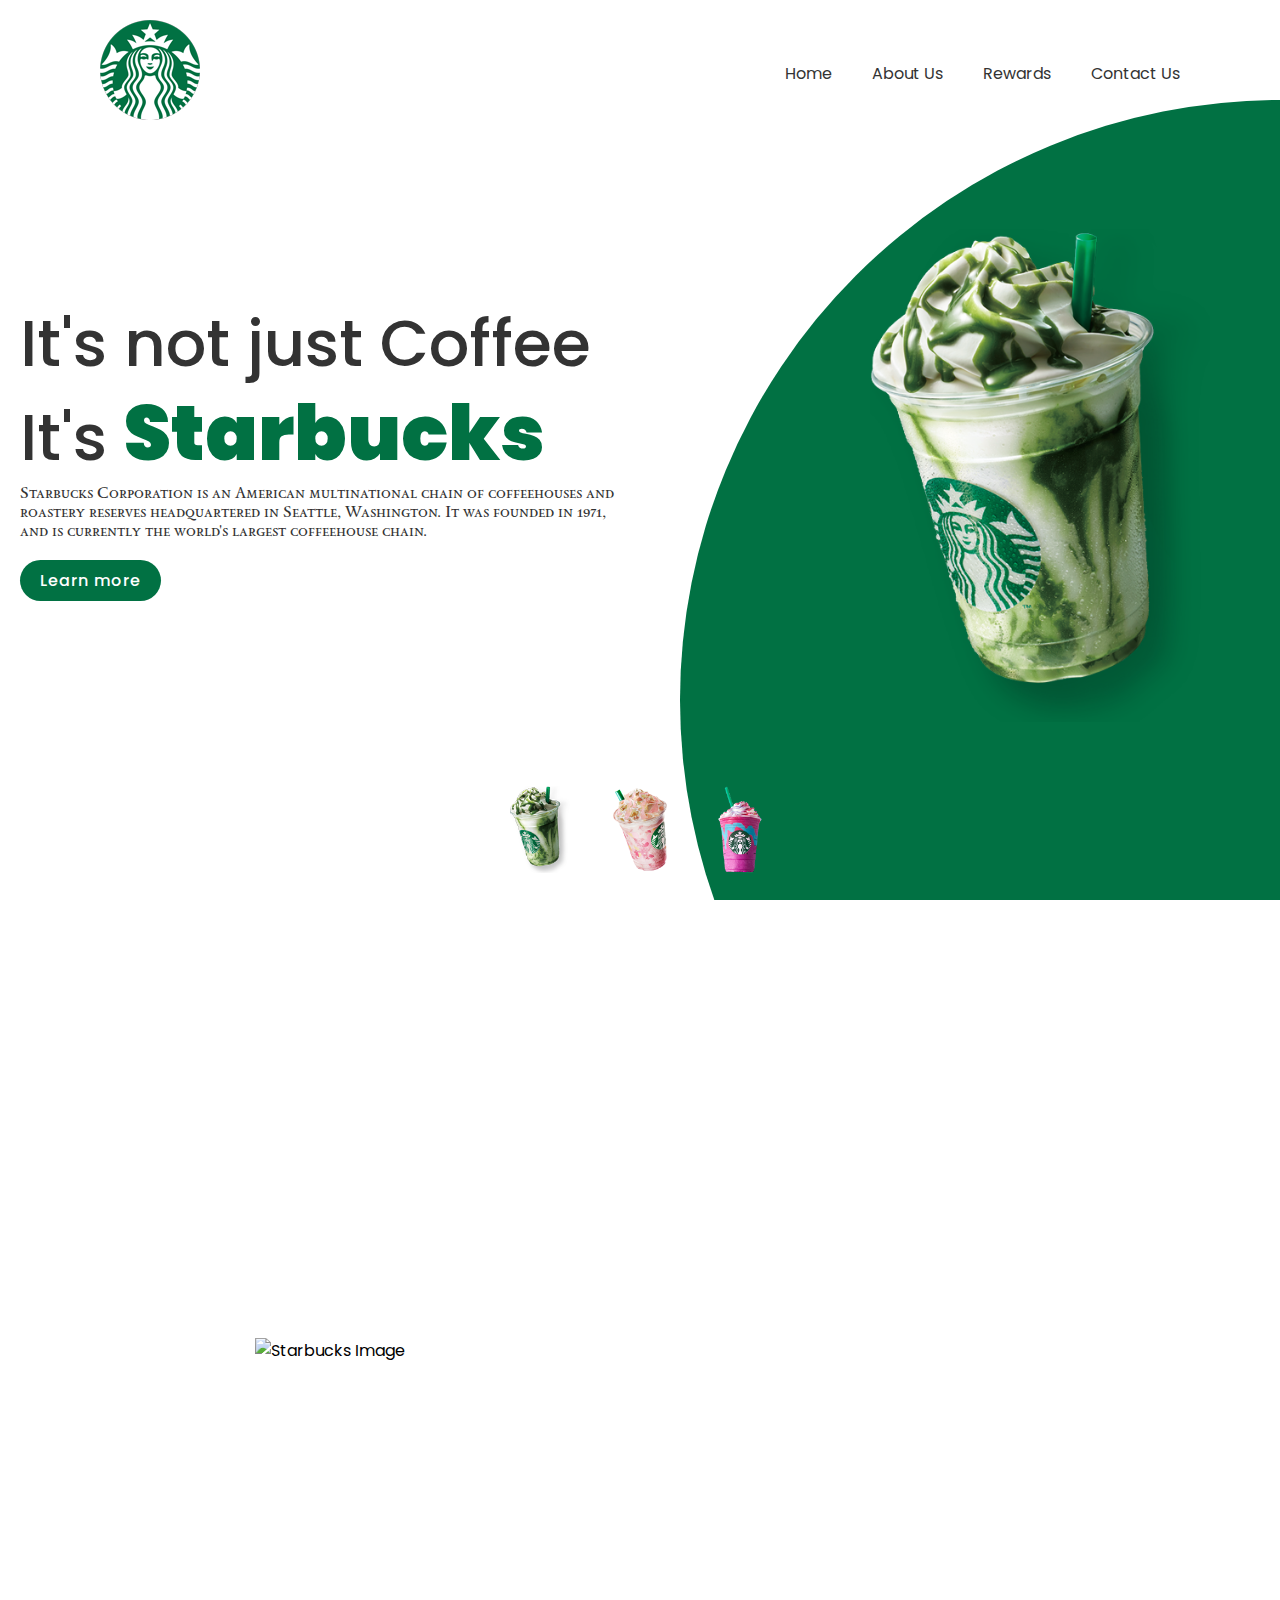
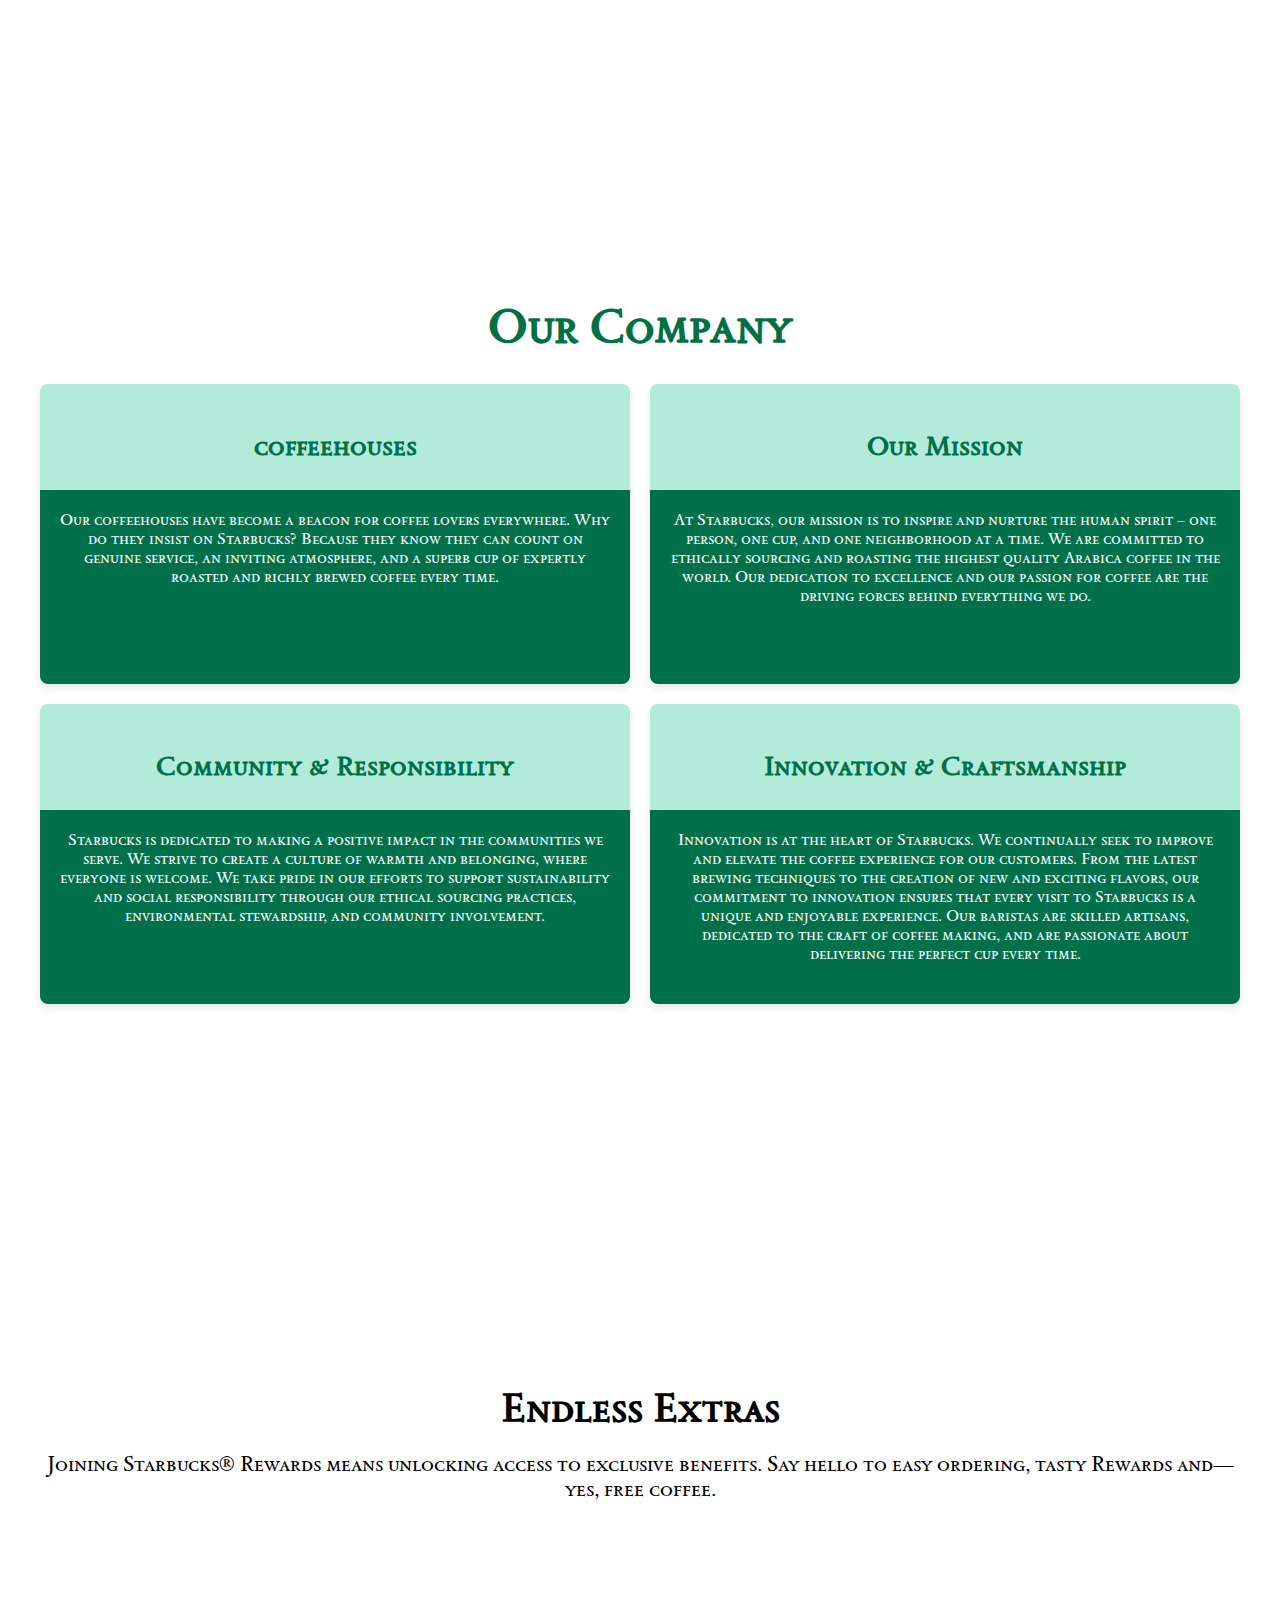
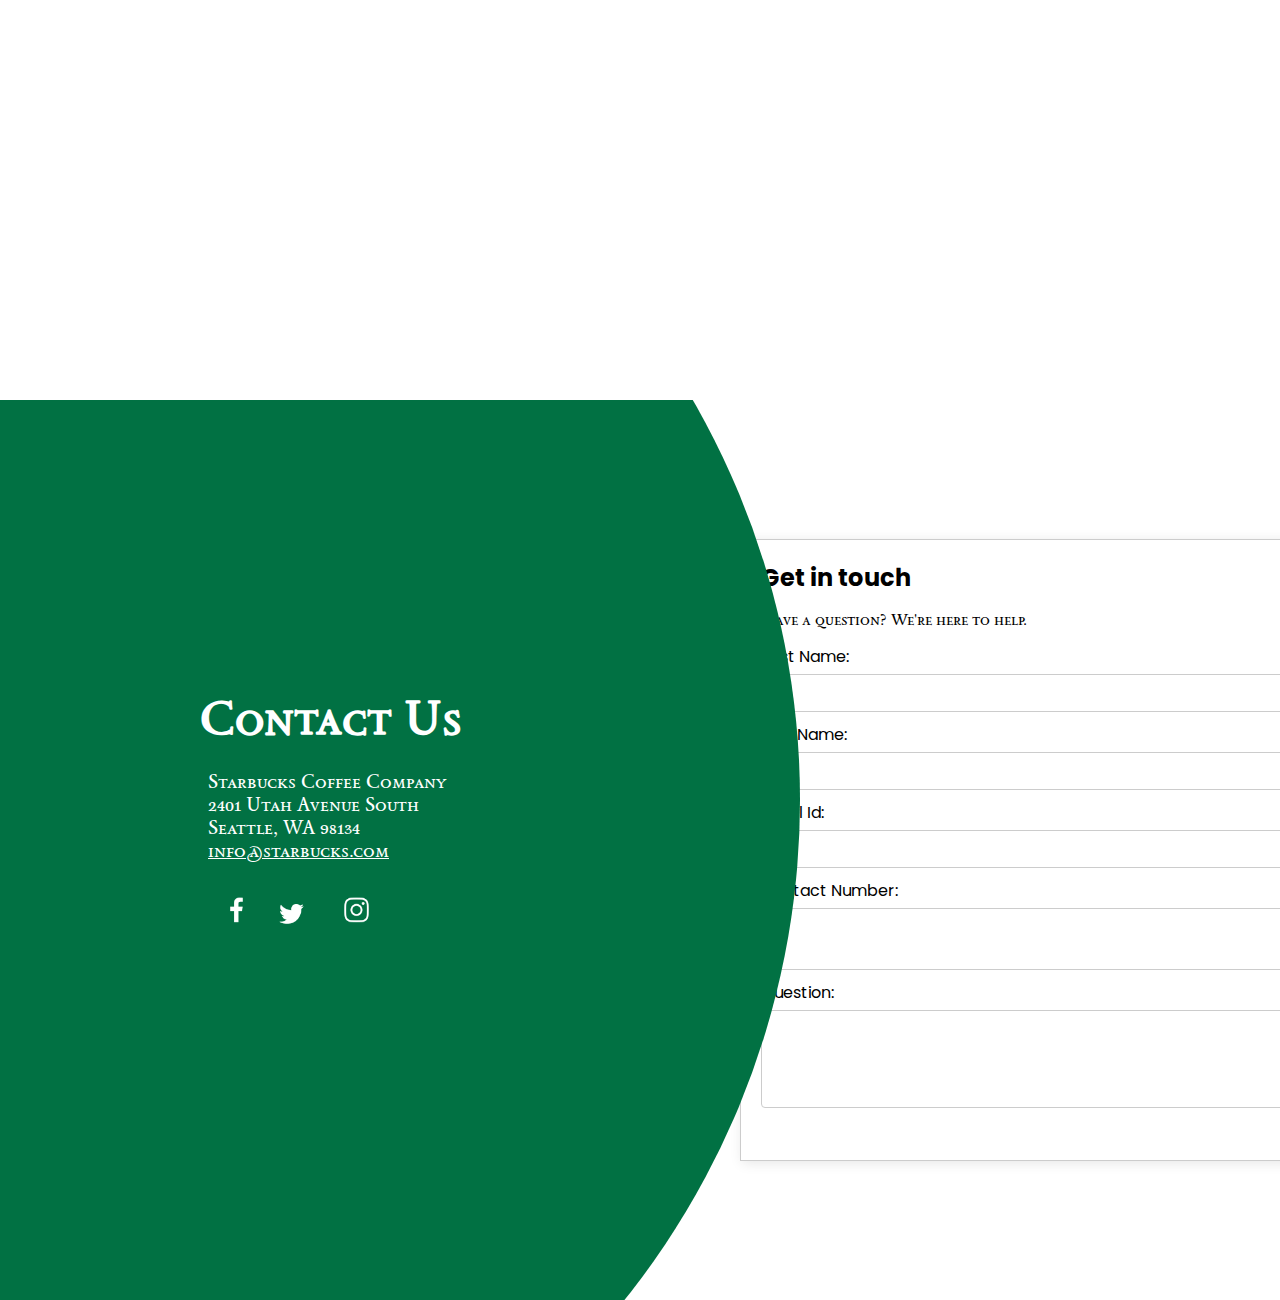
==== commit bf9b2378: "Final Commit" ====
--- a/index.html
+++ b/index.html
@@ -16,7 +16,7 @@
                 <li><a href="#home" id="home-link">Home</a></li>
                 <li><a href="#about" id="about-link">About Us</a></li>
                 <li><a href="#rewards" id="reward-link">Rewards</a></li>
-                <li><a href="contact.html">Contact Us</a></li>
+                <li><a href="#contact" id="contact-link">Contact Us</a></li>
             </ul>
         </header>
         <div class="content">
@@ -34,11 +34,6 @@
             <li><img src="thumb1.png" onclick="imgSlider('img1.png', '#017143')"></li>
             <li><img src="thumb2.png" onclick="imgSlider('img2.png', '#eb7495')"></li>
             <li><img src="thumb3.png" onclick="imgSlider('img3.png', '#d752b1')"></li>
-        </ul>
-        <ul class="sci">
-            <li><a href="https://www.facebook.com/Starbucks/" target="_blank"><img src="facebook.png"></a></li>
-            <li><a href="https://twitter.com/starbucks?lang=en/" target="_blank"><img src="twitter.png"></a></li>
-            <li><a href="https://www.instagram.com/starbucks/" target="_blank"><img src="instagram.png"></a></li>
         </ul>
     </section>
     <section id="home">
@@ -124,6 +119,37 @@
             </div>
         </div>
     </section>
+    <section id="contact">
+        <div class="left">
+            <h2>Get in touch</h2>
+            <p>Have a question? We're here to help.</p>
+            <form>
+                <label for="fname">First Name: </label><br>
+                <input type="text" id="fname" name="fname"><br>
+                <label for="lname">Last Name: </label><br>
+                <input type="text" id="fname" name="lname"><br>
+                <label for="email">Email Id: </label><br>
+                <input type="email" id="email" name="email"><br>
+                <label for="contact">Contact Number: </label><br>
+                <input type="number" id="contact" name="contact"><br>
+                <label for="question">Question: </label><br>
+                <textarea id="question" name="question" rows="4" cols="50"></textarea><br>
+            </form>
+        </div>
+        <div class="right">
+            <h2>Contact Us</h2>
+            <p>Starbucks Coffee Company<br>
+                2401 Utah Avenue South<br>
+                Seattle, WA 98134<br>
+                <a href="mailto:info@starbucks.com">info@starbucks.com</a></p>
+                <ul class="sci">
+                    <li><a href="https://www.facebook.com/Starbucks/" target="_blank"><img src="facebook.png"></a></li>
+                    <li><a href="https://twitter.com/starbucks?lang=en/" target="_blank"><img src="twitter.png"></a></li>
+                    <li><a href="https://www.instagram.com/starbucks/" target="_blank"><img src="instagram.png"></a></li>
+                </ul>
+                
+        </div>
+    </section>
     
     
     
--- a/style.css
+++ b/style.css
@@ -129,29 +129,6 @@
 .thumb li img{
     max-width: 60px;
 }
-
-.sci{
-    position: absolute;
-    top: 50%;
-    right: 30px;
-    transform: translateY(-50%);
-    display: flex;
-    justify-content: center;
-    align-items: center;
-    flex-direction: column;
-}
-
-.sci li{
-    list-style: none;
-}
-
-.sci li a{
-    display: inline-block;
-    margin: 5px 0;
-    transform: scale(0.6);
-    filter: invert(1);
-}
-
 
 .circle{
     position: absolute;
@@ -384,3 +361,90 @@
     transform: translateY(0);
 }
 
+#contact {
+    padding: 20px; /* Optional: Adds padding around the section */
+}
+
+.left {
+    position: relative;
+    left: 25rem;
+    text-align: left;
+    width: 600px; /* Set the desired width for the form */
+    margin: 0; /* Ensure no extra margin that might center the div */
+    padding: 20px; /* Adds padding inside the div for spacing */
+    border: 1px solid #ccc; /* Optional: Adds a border for better visibility */
+    box-shadow: 2px 2px 12px rgba(0, 0, 0, 0.1); /* Optional: Adds a subtle shadow for better appearance */
+}
+
+.left h2, .left p, .left form {
+    margin-bottom: 15px;
+}
+
+.left label {
+    display: inline-block;
+    width: 100%;
+    margin-bottom: 5px;
+}
+
+.left input, .left textarea {
+    width: 100%;
+    padding: 8px;
+    margin-bottom: 10px;
+    box-sizing: border-box; /* Ensures padding does not affect width */
+    border: 1px solid #ccc;
+    border-radius: 4px;
+}
+
+.left textarea {
+    resize: vertical; /* Allows vertical resizing */
+}
+
+.right{
+    position: absolute;
+    top: 0;
+    left: 0;
+    width: 500%;
+    height: 100%;
+    background: #017143;
+    clip-path: circle(800px at left 400px);
+}
+.right h2{
+    color: #fff;
+    font-family: "Sedan SC", serif;
+    position:relative;
+    margin-top: 18rem;
+    margin-left: 12.5rem;
+    font-size: 3rem;;
+}
+.right p{
+    color: #fff;
+    font-family: "Sedan SC", serif;
+    position:relative;
+    margin-top: 1.5rem;
+    margin-left: 13rem;
+    font-size: 1.2rem;
+}
+.right p a{
+    color: #fff;
+    font-family: "Sedan SC", serif;
+}
+.right p a:hover{
+    color: blue;
+}
+.sci{
+    position: absolute;
+    margin-top: 1rem;
+    margin-left: 13.5rem;
+}
+
+.sci li{
+    list-style: none;
+    display: inline-block;
+}
+
+.sci li a{
+    display: inline-block;
+    margin: 10px;
+    transform: scale(0.6);
+    filter: invert(1);
+}
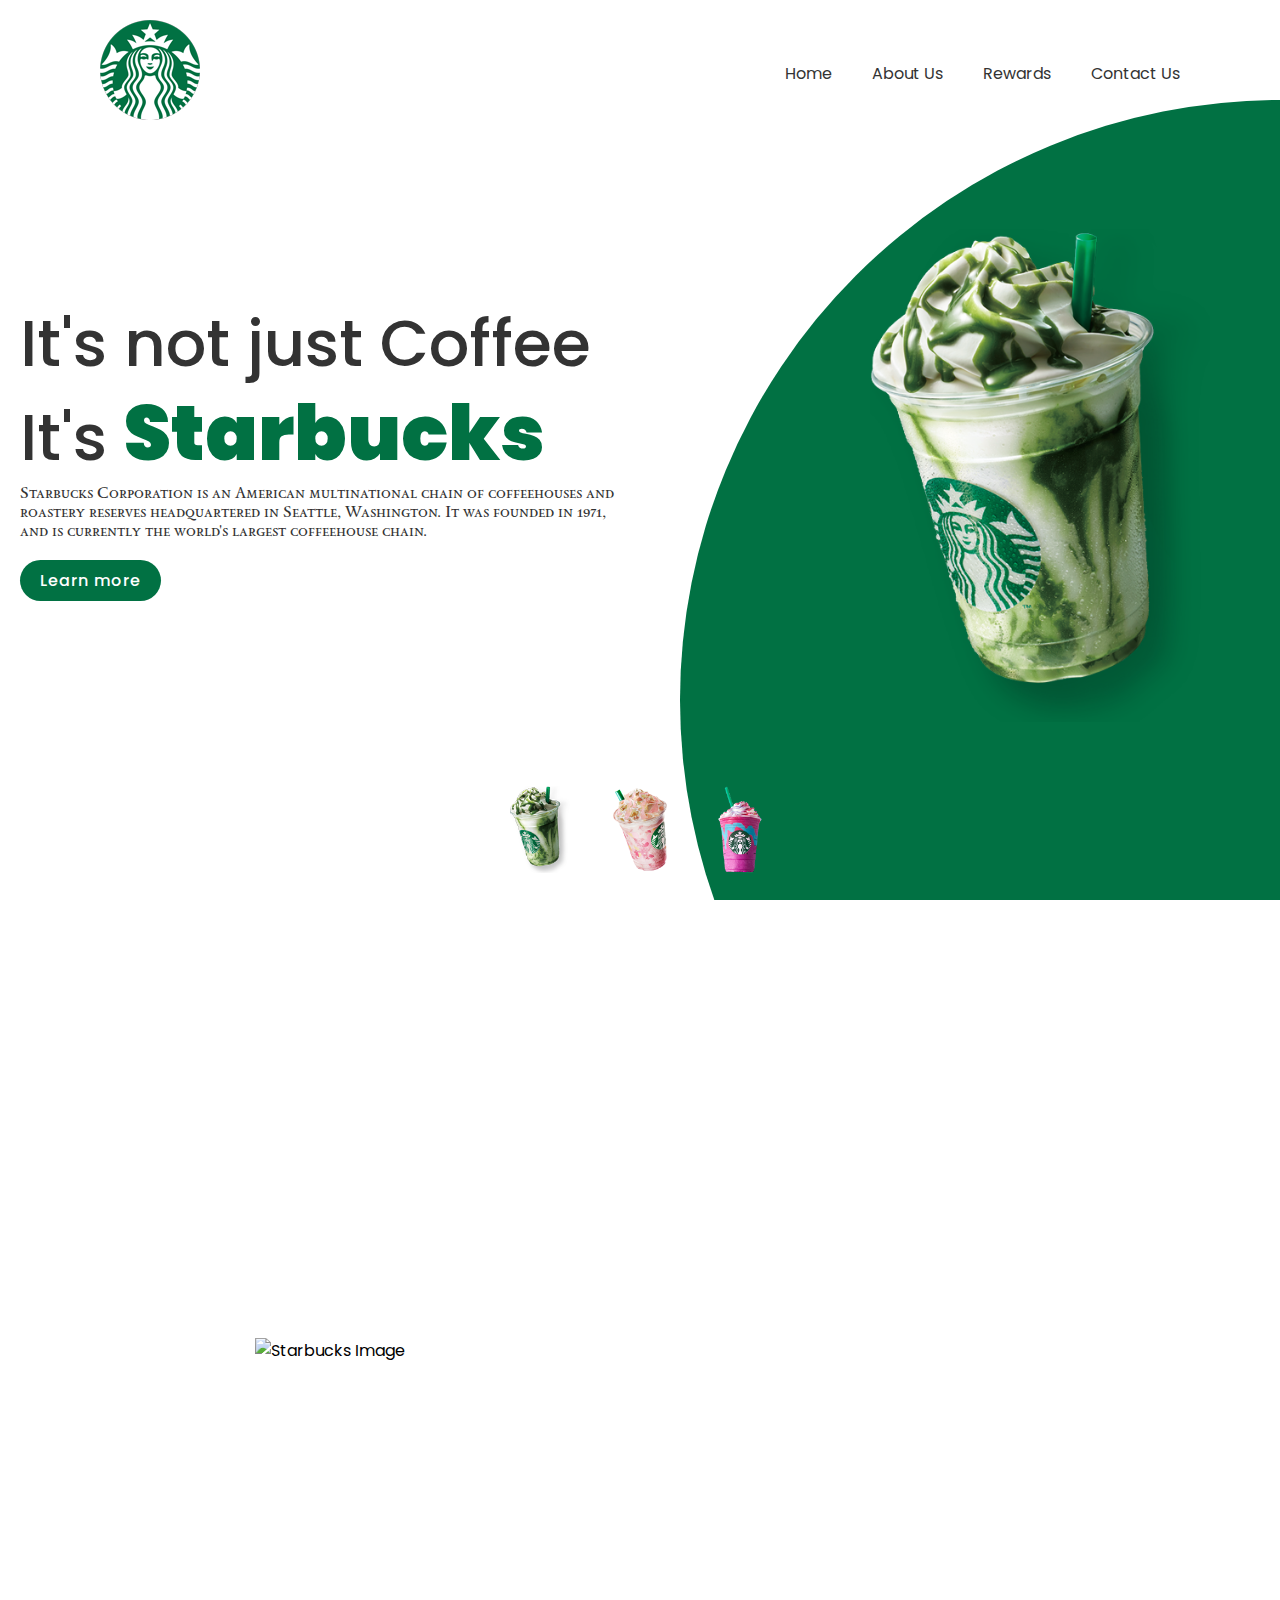
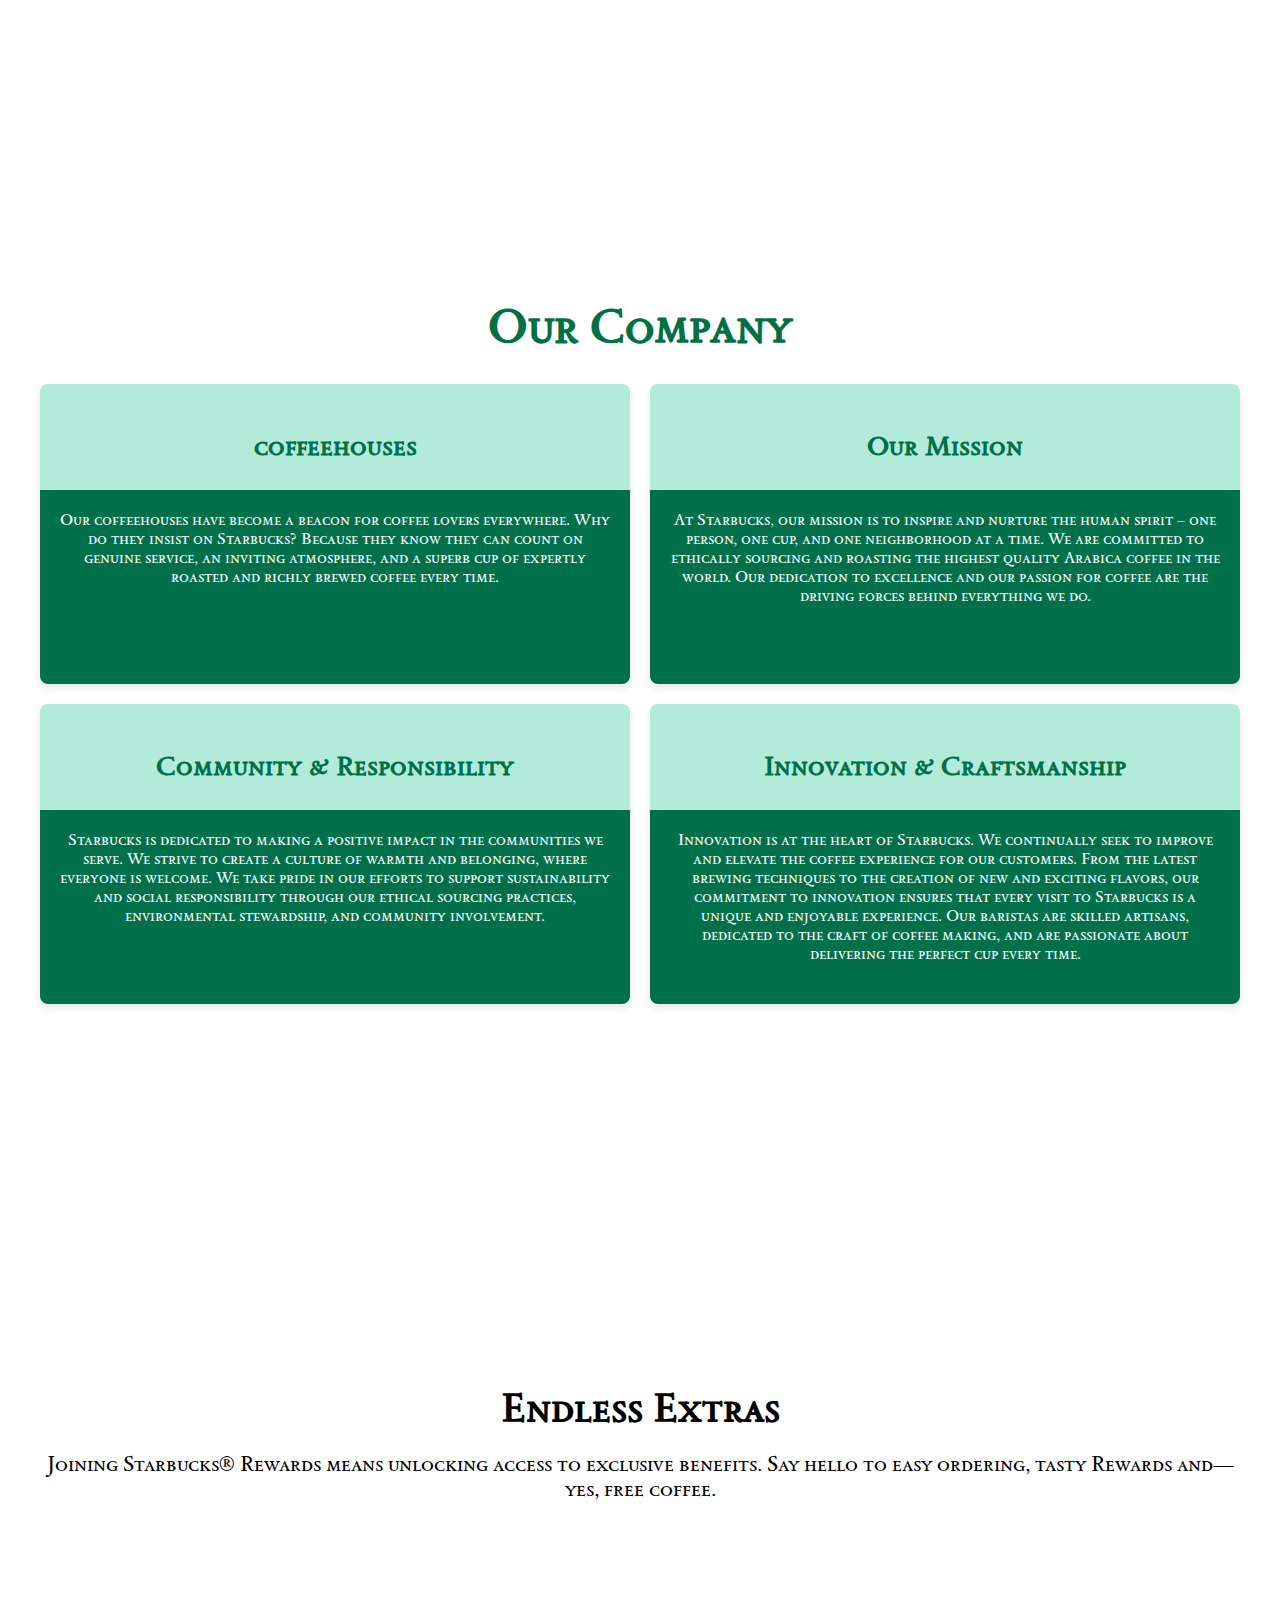
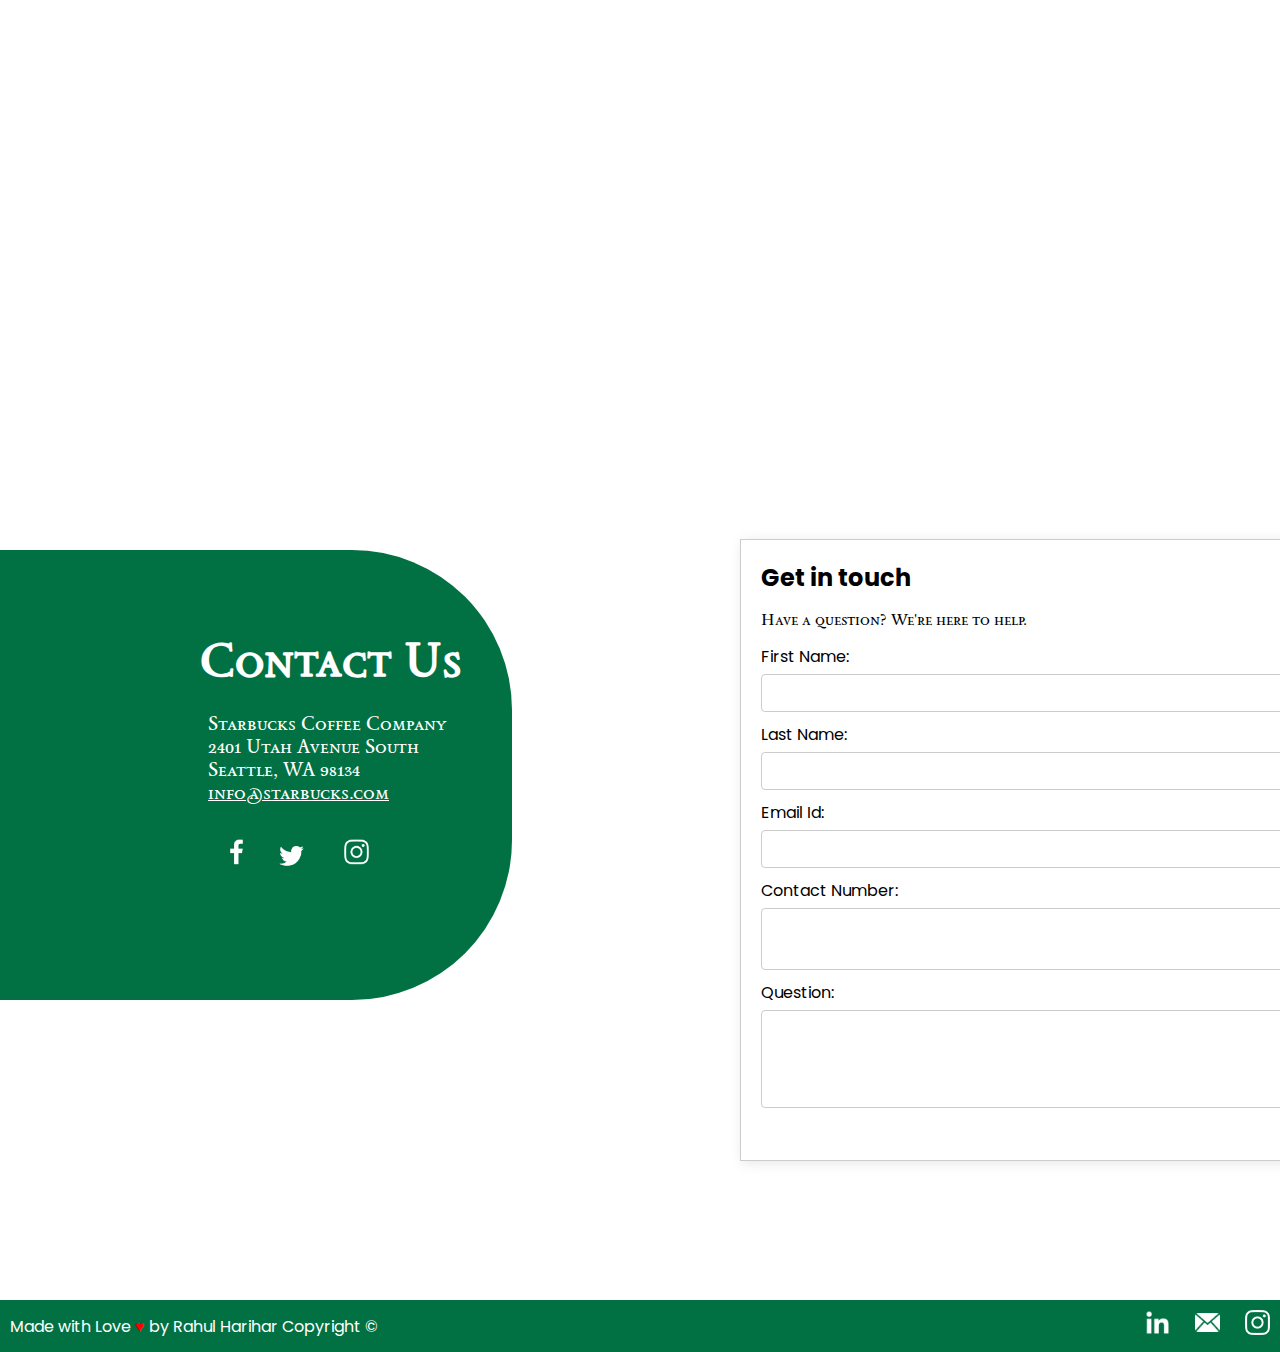
==== commit 164a0079: "Final Commit" ====
--- a/index.html
+++ b/index.html
@@ -147,12 +147,23 @@
                     <li><a href="https://twitter.com/starbucks?lang=en/" target="_blank"><img src="twitter.png"></a></li>
                     <li><a href="https://www.instagram.com/starbucks/" target="_blank"><img src="instagram.png"></a></li>
                 </ul>
-                
         </div>
     </section>
+    <footer>
+        <div class="footer-content">
+            <div class="footer-left">
+                Made with Love <span class="heart-symbol">&hearts;</span> by Rahul Harihar
+                Copyright &#169; 
+            </div>
+            <div class="footer-right">
+                <a href="https://www.linkedin.com/in/rahulharihar-" target="_blank"><img src="linkedin.png" alt="Facebook"></a>
+                <a href="mailto:work.rahul007@gmail.com" target="_blank"><img src="mail.png" alt="Twitter"></a>
+                <a href="https://www.instagram.com/raahhull.h" target="_blank"><img src="instagram.png" alt="Instagram"></a>
+            </div>
+        </div>
+    </footer>
     
-    
-    
+
     <script src="script.js"></script>
 </body>
 </html>
--- a/style.css
+++ b/style.css
@@ -375,6 +375,9 @@
     border: 1px solid #ccc; /* Optional: Adds a border for better visibility */
     box-shadow: 2px 2px 12px rgba(0, 0, 0, 0.1); /* Optional: Adds a subtle shadow for better appearance */
 }
+.left h2{
+    font-size: 1.5rem;
+}
 
 .left h2, .left p, .left form {
     margin-bottom: 15px;
@@ -399,20 +402,23 @@
     resize: vertical; /* Allows vertical resizing */
 }
 
-.right{
+.right {
     position: absolute;
-    top: 0;
+    top: 150px;
     left: 0;
-    width: 500%;
-    height: 100%;
-    background: #017143;
-    clip-path: circle(800px at left 400px);
-}
+    width: 40%; /* Adjust the width to control how much of the rectangle is visible */
+    height: 50%;
+    background: #017143; /* Green background color */
+    border-top-right-radius: 160px; /* Adjust the border radius for rounded edges */
+    border-bottom-right-radius: 160px; /* Adjust the border radius for rounded edges */
+    z-index: 0;
+}
+
 .right h2{
     color: #fff;
     font-family: "Sedan SC", serif;
     position:relative;
-    margin-top: 18rem;
+    margin-top: 5rem;
     margin-left: 12.5rem;
     font-size: 3rem;;
 }
@@ -448,3 +454,36 @@
     transform: scale(0.6);
     filter: invert(1);
 }
+footer {
+    background-color: #017143; /* Green background color */
+    padding: 10px;
+}
+
+.footer-content {
+    display: flex;
+    justify-content: space-between;
+    align-items: center;
+    color: white; /* Text color */
+}
+
+.footer-left {
+    flex: 1;
+}
+
+.footer-right {
+    display: flex;
+}
+
+.footer-right img {
+    width: 25px; /* Adjust size of social media icons */
+    height: 25px;
+    margin-left: 25px; /* Adjust spacing between social media icons */
+    filter: invert(1);
+}
+
+
+.heart-symbol {
+    color: red; /* Adjust color of the heart symbol */
+    
+}
+
